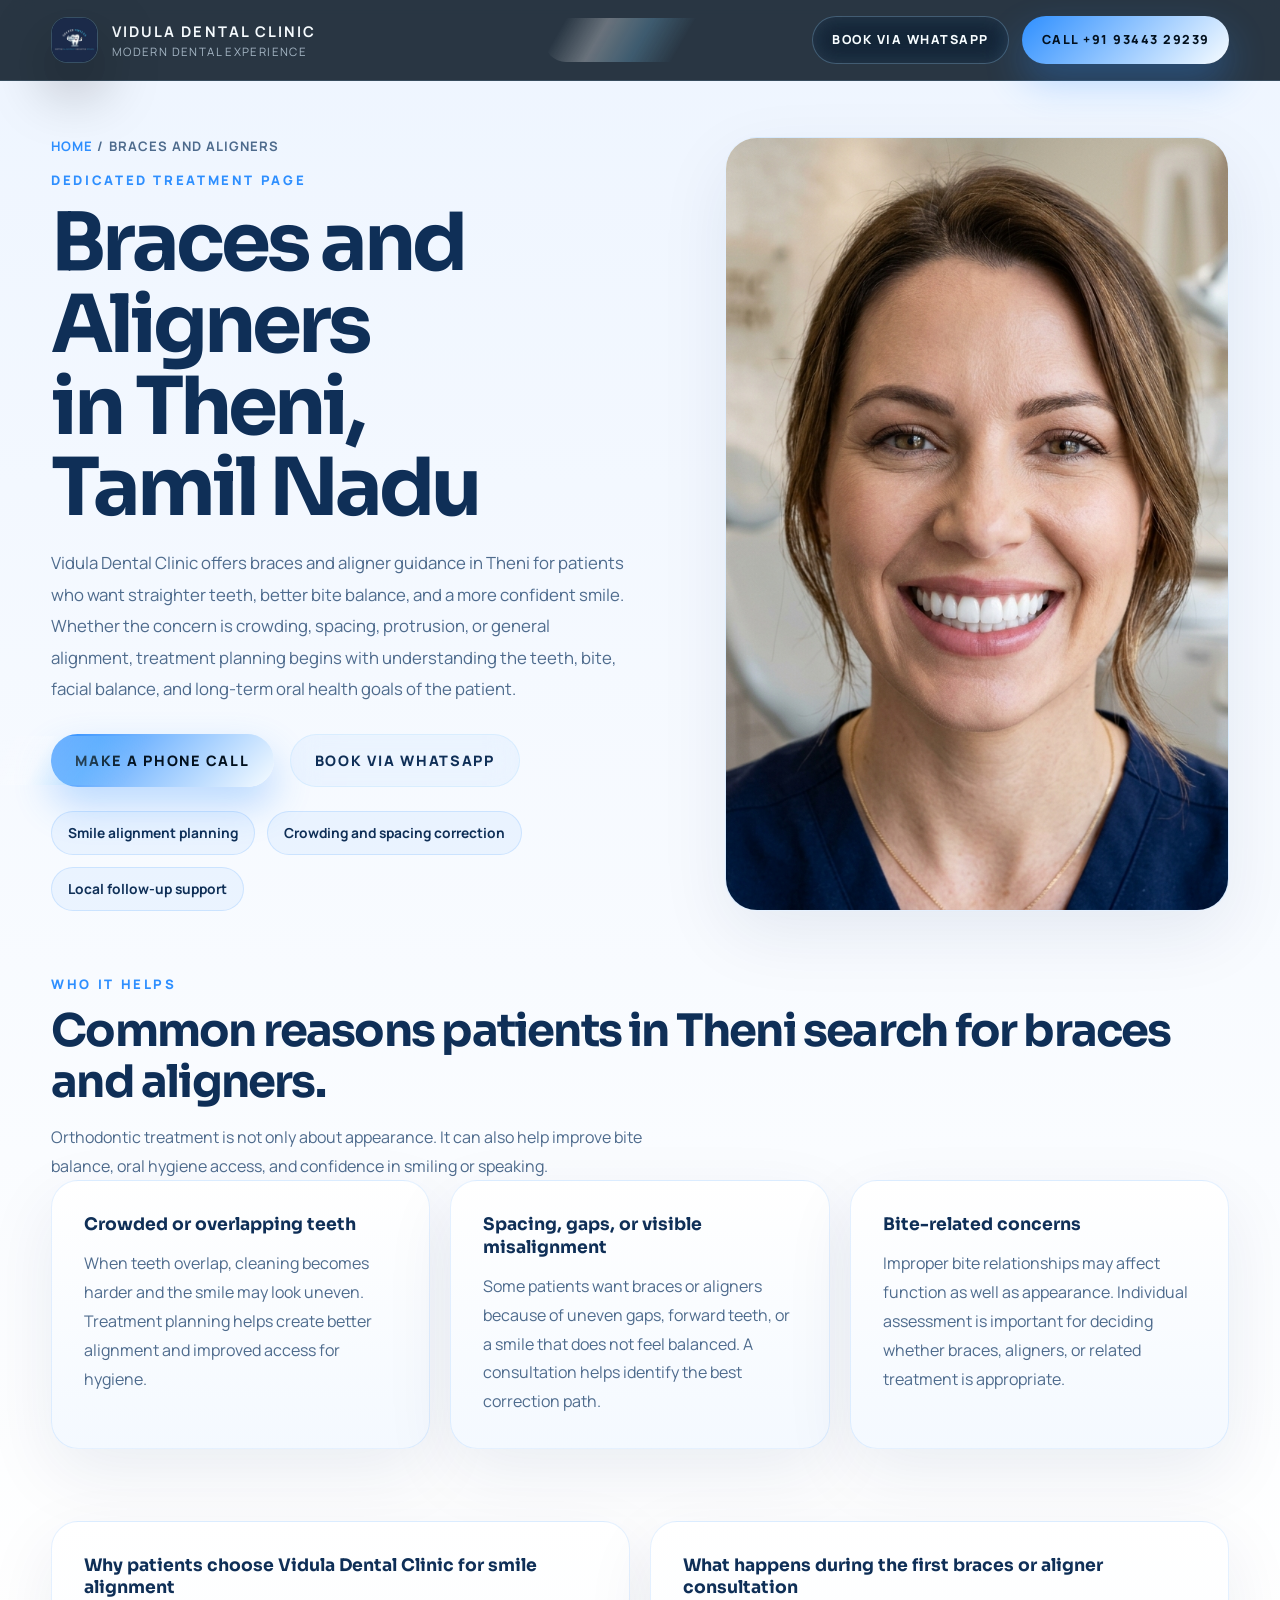
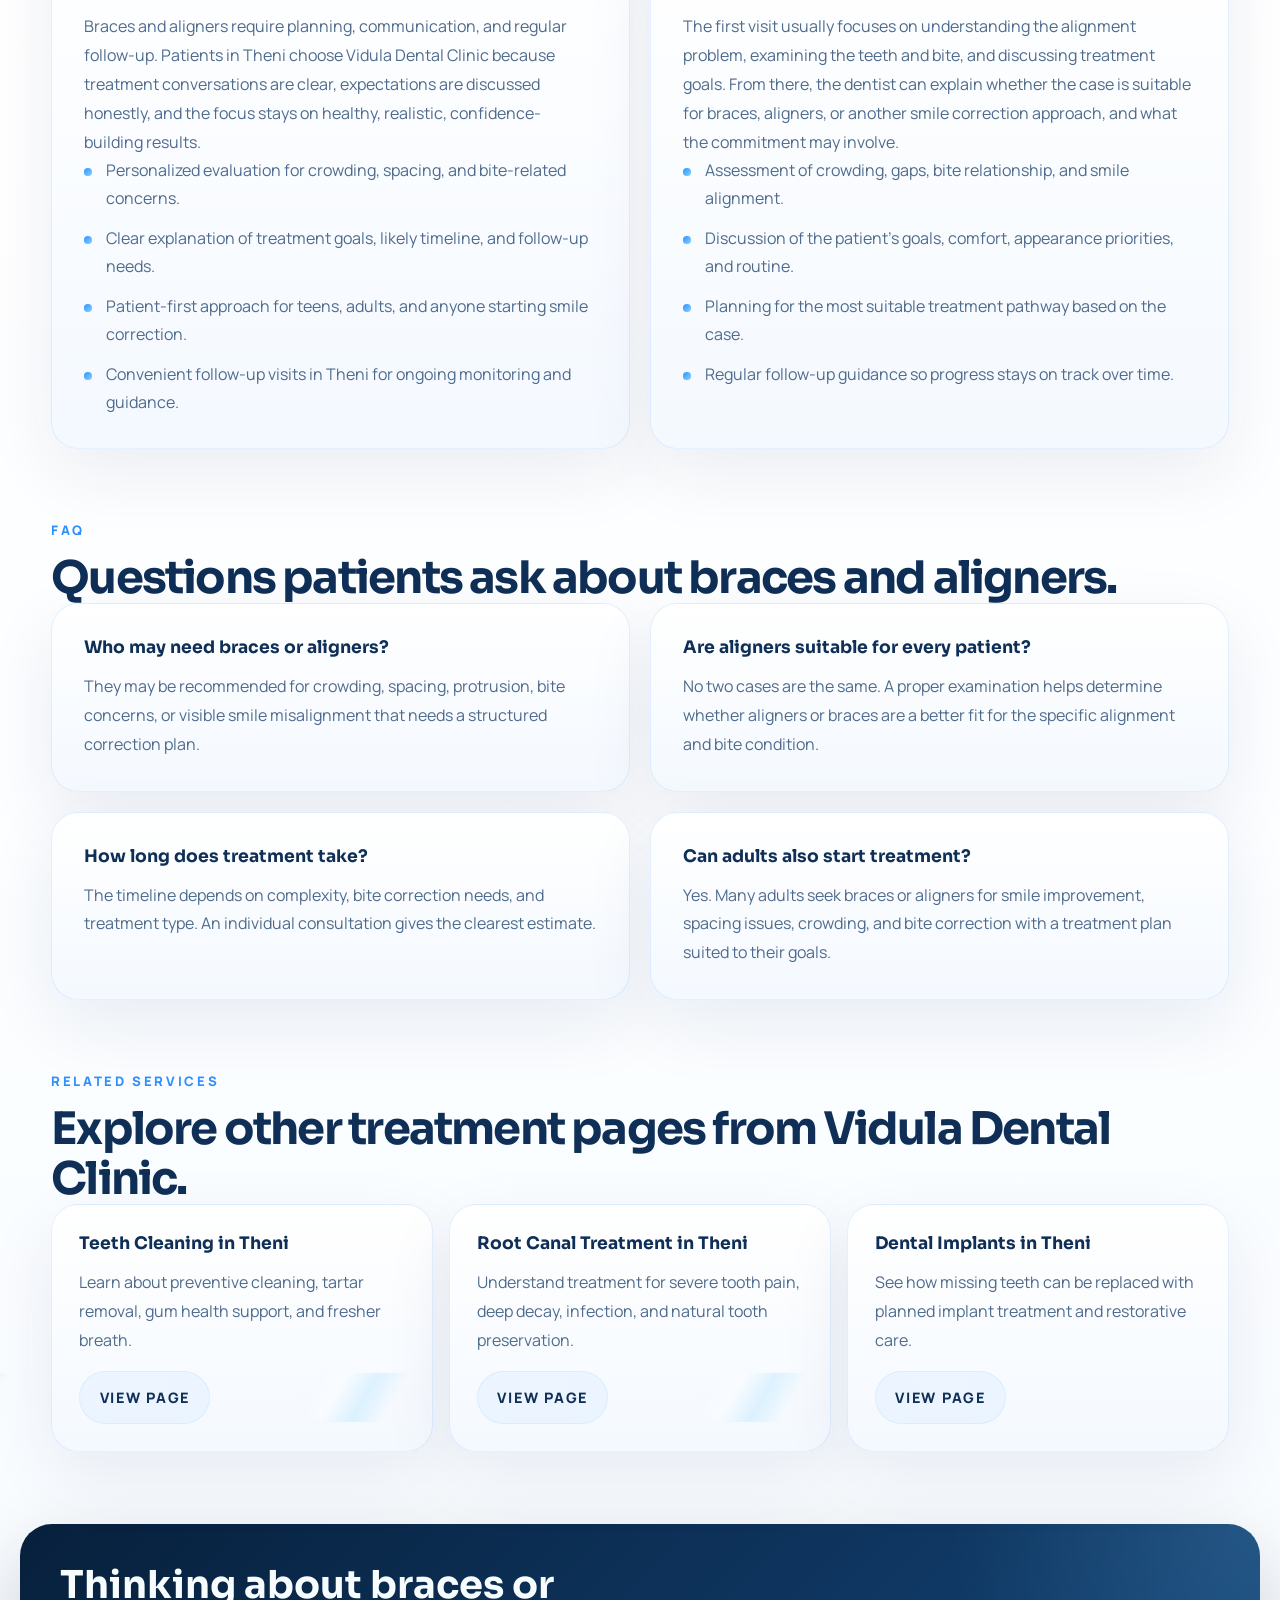
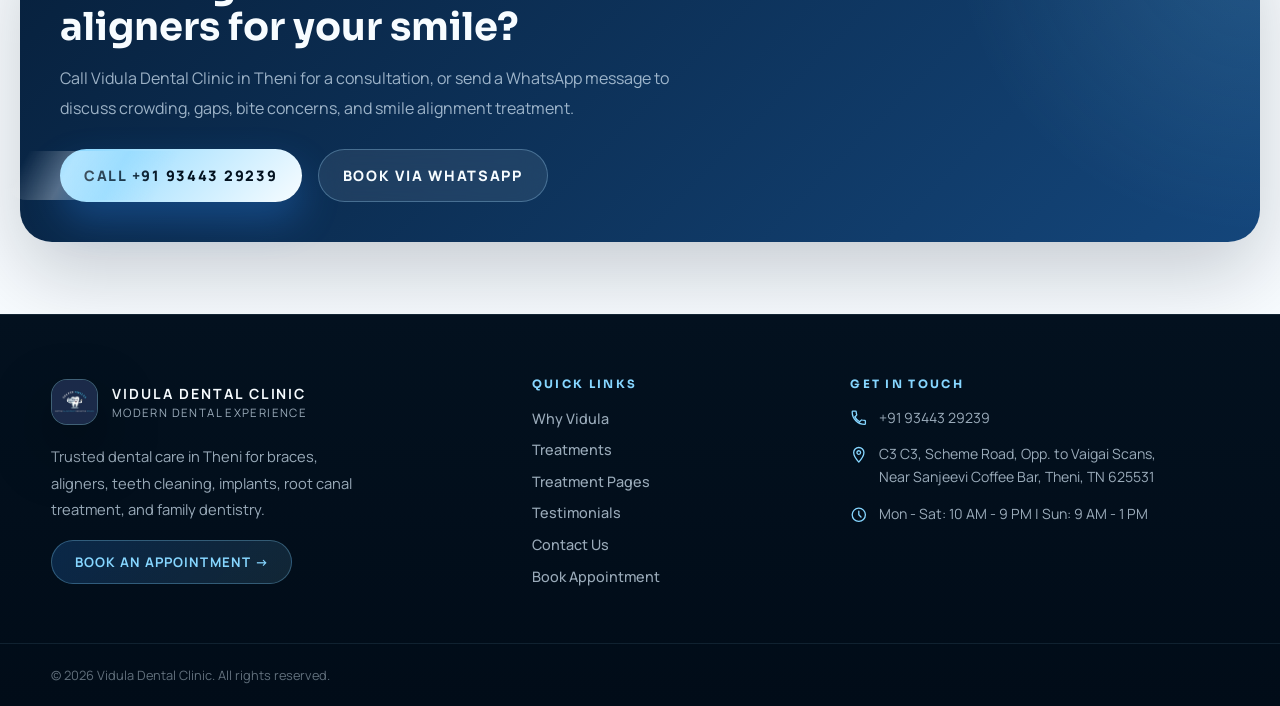
==== braces-and-aligners-theni.html @ 005b4362 "upgrades" ====
<!DOCTYPE html>
<html lang="en-IN">
<head>
  <meta charset="UTF-8">
  <meta name="viewport" content="width=device-width, initial-scale=1.0">
  <title>Braces and Aligners in Theni, Tamil Nadu | Vidula Dental Clinic</title>
  <meta
    name="description"
    content="Visit Vidula Dental Clinic for braces and aligners in Theni, Tamil Nadu for crowded teeth, spacing, bite correction, and smile alignment treatment."
  >
  <meta name="author" content="Vidula Dental Clinic">
  <meta name="robots" content="index, follow, max-image-preview:large, max-snippet:-1, max-video-preview:-1">
  <meta property="og:type" content="website">
  <meta property="og:locale" content="en_IN">
  <meta property="og:site_name" content="Vidula Dental Clinic">
  <meta property="og:title" content="Braces and Aligners in Theni, Tamil Nadu | Vidula Dental Clinic">
  <meta
    property="og:description"
    content="Braces and aligners in Theni for crowded teeth, gaps, bite correction, smile alignment, and personalized orthodontic planning."
  >
  <meta property="og:image" content="cosmetic-dentistry.png">
  <meta property="og:image:alt" content="Braces and aligners consultation at Vidula Dental Clinic in Theni">
  <meta name="twitter:card" content="summary_large_image">
  <meta name="twitter:title" content="Braces and Aligners in Theni, Tamil Nadu | Vidula Dental Clinic">
  <meta
    name="twitter:description"
    content="Braces and aligners in Theni for crowded teeth, gaps, bite correction, smile alignment, and personalized orthodontic planning."
  >
  <meta name="twitter:image" content="cosmetic-dentistry.png">
  <link rel="preconnect" href="https://fonts.googleapis.com">
  <link rel="preconnect" href="https://fonts.gstatic.com" crossorigin>
  <link
    href="https://fonts.googleapis.com/css2?family=Manrope:wght@400;500;600;700;800&family=Sora:wght@400;600;700;800&display=swap"
    rel="stylesheet"
  >
  <link rel="icon" type="image/png" href="vidulalogo.png">
  <link rel="shortcut icon" type="image/png" href="vidulalogo.png">
  <link rel="apple-touch-icon" href="vidulalogo.png">
  <link rel="stylesheet" href="styles.css">
  <link rel="stylesheet" href="service-pages.css">
  <script type="application/ld+json">
    {
      "@context": "https://schema.org",
      "@graph": [
        {
          "@type": "Dentist",
          "@id": "#vidula-dental-clinic",
          "name": "Vidula Dental Clinic",
          "telephone": "+91-93443-29239",
          "image": [
            "vidulalogo.png",
            "cosmetic-dentistry.png",
            "IMG-20260329-WA0002.jpg"
          ],
          "logo": "vidulalogo.png",
          "address": {
            "@type": "PostalAddress",
            "streetAddress": "C3 C3, Scheme Road, Opp. to Vaigai Scans, Near Sanjeevi Coffee Bar",
            "addressLocality": "Theni",
            "addressRegion": "Tamil Nadu",
            "postalCode": "625531",
            "addressCountry": "IN"
          }
        },
        {
          "@type": "Service",
          "name": "Braces and Aligners in Theni, Tamil Nadu",
          "serviceType": "Braces and Clear Aligners",
          "description": "Braces and aligners at Vidula Dental Clinic help with crowded teeth, spacing, bite correction, and smile alignment through personalized treatment planning.",
          "provider": {
            "@id": "#vidula-dental-clinic"
          },
          "areaServed": {
            "@type": "City",
            "name": "Theni"
          },
          "image": "cosmetic-dentistry.png"
        },
        {
          "@type": "BreadcrumbList",
          "itemListElement": [
            {
              "@type": "ListItem",
              "position": 1,
              "name": "Home",
              "item": "index.html"
            },
            {
              "@type": "ListItem",
              "position": 2,
              "name": "Braces and Aligners in Theni",
              "item": "braces-and-aligners-theni.html"
            }
          ]
        },
        {
          "@type": "FAQPage",
          "mainEntity": [
            {
              "@type": "Question",
              "name": "Who may need braces or aligners?",
              "acceptedAnswer": {
                "@type": "Answer",
                "text": "Braces or aligners may be recommended for people with crowded teeth, spacing, bite issues, visible misalignment, or smile concerns that need structured orthodontic correction."
              }
            },
            {
              "@type": "Question",
              "name": "Are aligners suitable for everyone?",
              "acceptedAnswer": {
                "@type": "Answer",
                "text": "Not every case is the same. A clinical examination helps determine whether braces or aligners are more appropriate based on alignment, bite, and treatment goals."
              }
            },
            {
              "@type": "Question",
              "name": "How long does braces or aligner treatment take?",
              "acceptedAnswer": {
                "@type": "Answer",
                "text": "Treatment time depends on the complexity of crowding, spacing, bite correction, and patient compliance. The dentist can explain the expected timeline after assessment."
              }
            },
            {
              "@type": "Question",
              "name": "Why choose Vidula Dental Clinic for braces and aligners in Theni?",
              "acceptedAnswer": {
                "@type": "Answer",
                "text": "Patients choose Vidula Dental Clinic in Theni for clear treatment planning, patient-first communication, smile-focused care, and convenient local follow-up visits."
              }
            }
          ]
        }
      ]
    }
  </script>
</head>
<body class="service-body">
  <header class="service-topbar">
    <div class="service-topbar-inner">
      <a class="brand" href="index.html" aria-label="Vidula Dental Clinic home">
        <span class="brand-mark">
          <img src="vidulalogo.png" alt="Vidula Dental Clinic logo" class="brand-logo">
        </span>
        <span class="brand-copy">
          <strong>VIDULA DENTAL CLINIC</strong>
          <small>Modern Dental Experience</small>
        </span>
      </a>

      <div class="service-topbar-actions">
        <a
          class="button button-secondary"
          href="https://wa.me/919965785317?text=Hello%20Vidula%20Dental%20Clinic%2C%20I%20would%20like%20to%20book%20a%20consultation%20for%20Braces%20or%20Aligners."
          target="_blank"
          rel="noopener"
        >
          Book via WhatsApp
        </a>
        <a class="button button-primary" href="tel:+919344329239">Call +91 93443 29239</a>
      </div>
    </div>
  </header>

  <main class="service-page">
    <section class="service-hero">
      <div class="service-hero-copy">
        <p class="service-breadcrumb"><a href="index.html">Home</a> / Braces and Aligners</p>
        <p class="section-label">Dedicated Treatment Page</p>
        <h1>Braces and Aligners in Theni, Tamil Nadu</h1>
        <p class="service-lead">
          Vidula Dental Clinic offers braces and aligner guidance in Theni for patients who want straighter teeth, better bite balance, and a more confident smile. Whether the concern is crowding, spacing, protrusion, or general alignment, treatment planning begins with understanding the teeth, bite, facial balance, and long-term oral health goals of the patient.
        </p>
        <div class="service-actions">
          <a class="button button-primary" href="tel:+919344329239">Make a Phone Call</a>
          <a
            class="button button-secondary"
            href="https://wa.me/919965785317?text=Hello%20Vidula%20Dental%20Clinic%2C%20I%20would%20like%20to%20book%20a%20consultation%20for%20Braces%20or%20Aligners."
            target="_blank"
            rel="noopener"
          >
            Book via WhatsApp
          </a>
        </div>
        <ul class="service-badges">
          <li>Smile alignment planning</li>
          <li>Crowding and spacing correction</li>
          <li>Local follow-up support</li>
        </ul>
      </div>

      <div class="service-hero-media">
        <img
          src="cosmetic-dentistry.png"
          alt="Braces and aligners consultation at Vidula Dental Clinic in Theni"
          loading="eager"
          decoding="async"
        >
      </div>
    </section>

    <section class="service-section">
      <div class="section-copy">
        <p class="section-label">Who It Helps</p>
        <h2>Common reasons patients in Theni search for braces and aligners.</h2>
        <p class="section-intro">Orthodontic treatment is not only about appearance. It can also help improve bite balance, oral hygiene access, and confidence in smiling or speaking.</p>
      </div>

      <div class="service-card-grid">
        <article class="service-card-panel">
          <h3>Crowded or overlapping teeth</h3>
          <p>When teeth overlap, cleaning becomes harder and the smile may look uneven. Treatment planning helps create better alignment and improved access for hygiene.</p>
        </article>
        <article class="service-card-panel">
          <h3>Spacing, gaps, or visible misalignment</h3>
          <p>Some patients want braces or aligners because of uneven gaps, forward teeth, or a smile that does not feel balanced. A consultation helps identify the best correction path.</p>
        </article>
        <article class="service-card-panel">
          <h3>Bite-related concerns</h3>
          <p>Improper bite relationships may affect function as well as appearance. Individual assessment is important for deciding whether braces, aligners, or related treatment is appropriate.</p>
        </article>
      </div>
    </section>

    <section class="service-section">
      <div class="service-split">
        <article class="service-panel">
          <h3>Why patients choose Vidula Dental Clinic for smile alignment</h3>
          <p>Braces and aligners require planning, communication, and regular follow-up. Patients in Theni choose Vidula Dental Clinic because treatment conversations are clear, expectations are discussed honestly, and the focus stays on healthy, realistic, confidence-building results.</p>
          <ul class="service-list">
            <li>Personalized evaluation for crowding, spacing, and bite-related concerns.</li>
            <li>Clear explanation of treatment goals, likely timeline, and follow-up needs.</li>
            <li>Patient-first approach for teens, adults, and anyone starting smile correction.</li>
            <li>Convenient follow-up visits in Theni for ongoing monitoring and guidance.</li>
          </ul>
        </article>

        <article class="service-panel">
          <h3>What happens during the first braces or aligner consultation</h3>
          <p>The first visit usually focuses on understanding the alignment problem, examining the teeth and bite, and discussing treatment goals. From there, the dentist can explain whether the case is suitable for braces, aligners, or another smile correction approach, and what the commitment may involve.</p>
          <ul class="service-list">
            <li>Assessment of crowding, gaps, bite relationship, and smile alignment.</li>
            <li>Discussion of the patient's goals, comfort, appearance priorities, and routine.</li>
            <li>Planning for the most suitable treatment pathway based on the case.</li>
            <li>Regular follow-up guidance so progress stays on track over time.</li>
          </ul>
        </article>
      </div>
    </section>

    <section class="service-section">
      <div class="section-copy">
        <p class="section-label">FAQ</p>
        <h2>Questions patients ask about braces and aligners.</h2>
      </div>

      <div class="service-faq-grid">
        <article class="service-faq-item">
          <h3>Who may need braces or aligners?</h3>
          <p>They may be recommended for crowding, spacing, protrusion, bite concerns, or visible smile misalignment that needs a structured correction plan.</p>
        </article>
        <article class="service-faq-item">
          <h3>Are aligners suitable for every patient?</h3>
          <p>No two cases are the same. A proper examination helps determine whether aligners or braces are a better fit for the specific alignment and bite condition.</p>
        </article>
        <article class="service-faq-item">
          <h3>How long does treatment take?</h3>
          <p>The timeline depends on complexity, bite correction needs, and treatment type. An individual consultation gives the clearest estimate.</p>
        </article>
        <article class="service-faq-item">
          <h3>Can adults also start treatment?</h3>
          <p>Yes. Many adults seek braces or aligners for smile improvement, spacing issues, crowding, and bite correction with a treatment plan suited to their goals.</p>
        </article>
      </div>
    </section>

    <section class="service-section">
      <div class="section-copy">
        <p class="section-label">Related Services</p>
        <h2>Explore other treatment pages from Vidula Dental Clinic.</h2>
      </div>

      <div class="service-related-grid">
        <article class="service-related-card">
          <h3>Teeth Cleaning in Theni</h3>
          <p>Learn about preventive cleaning, tartar removal, gum health support, and fresher breath.</p>
          <a class="button button-secondary" href="teeth-cleaning-theni.html">View Page</a>
        </article>
        <article class="service-related-card">
          <h3>Root Canal Treatment in Theni</h3>
          <p>Understand treatment for severe tooth pain, deep decay, infection, and natural tooth preservation.</p>
          <a class="button button-secondary" href="root-canal-treatment-theni.html">View Page</a>
        </article>
        <article class="service-related-card">
          <h3>Dental Implants in Theni</h3>
          <p>See how missing teeth can be replaced with planned implant treatment and restorative care.</p>
          <a class="button button-secondary" href="dental-implants-theni.html">View Page</a>
        </article>
      </div>
    </section>
  </main>

  <section class="service-cta-band">
    <h2>Thinking about braces or aligners for your smile?</h2>
    <p>Call Vidula Dental Clinic in Theni for a consultation, or send a WhatsApp message to discuss crowding, gaps, bite concerns, and smile alignment treatment.</p>
    <div class="service-cta-actions">
      <a class="button button-primary" href="tel:+919344329239">Call +91 93443 29239</a>
      <a
        class="button button-secondary"
        href="https://wa.me/919965785317?text=Hello%20Vidula%20Dental%20Clinic%2C%20I%20would%20like%20to%20book%20a%20consultation%20for%20Braces%20or%20Aligners."
        target="_blank"
        rel="noopener"
      >
        Book via WhatsApp
      </a>
    </div>
  </section>

  <footer class="site-footer">
    <div class="footer-inner">
      <div class="footer-brand">
        <a class="brand" href="index.html" aria-label="Vidula Dental Clinic home">
          <span class="brand-mark">
            <img src="vidulalogo.png" alt="Vidula Dental Clinic logo" class="brand-logo" loading="lazy" decoding="async">
          </span>
          <span class="brand-copy">
            <strong>VIDULA DENTAL CLINIC</strong>
            <small>Modern Dental Experience</small>
          </span>
        </a>
        <p class="footer-tagline">Trusted dental care in Theni for braces, aligners, teeth cleaning, implants, root canal treatment, and family dentistry.</p>
        <a class="footer-cta" href="index.html#appointment">Book an Appointment &rarr;</a>
      </div>

      <nav class="footer-nav" aria-label="Footer navigation">
        <h4>Quick Links</h4>
        <ul>
          <li><a href="index.html#experience">Why Vidula</a></li>
          <li><a href="index.html#treatments">Treatments</a></li>
          <li><a href="index.html#treatment-guides">Treatment Pages</a></li>
          <li><a href="index.html#testimonials">Testimonials</a></li>
          <li><a href="index.html#contact">Contact Us</a></li>
          <li><a href="index.html#appointment">Book Appointment</a></li>
        </ul>
      </nav>

      <div class="footer-contact">
        <h4>Get in Touch</h4>
        <ul>
          <li>
            <svg viewBox="0 0 24 24" fill="none" aria-hidden="true"><path d="M6.6 10.8c1.4 2.8 3.8 5.1 6.6 6.6l2.2-2.2c.3-.3.7-.4 1-.2 1.1.4 2.3.6 3.6.6.6 0 1 .4 1 1V20c0 .6-.4 1-1 1C10.6 21 3 13.4 3 4c0-.6.4-1 1-1h3.5c.6 0 1 .4 1 1 0 1.3.2 2.5.6 3.6.1.3 0 .7-.2 1L6.6 10.8Z" stroke="currentColor" stroke-width="1.8" stroke-linecap="round"/></svg>
            <a href="tel:+919344329239">+91 93443 29239</a>
          </li>
          <li>
            <svg viewBox="0 0 24 24" fill="none" aria-hidden="true"><path d="M12 2C8.13 2 5 5.13 5 9c0 5.25 7 13 7 13s7-7.75 7-13c0-3.87-3.13-7-7-7Zm0 9.5a2.5 2.5 0 1 1 0-5 2.5 2.5 0 0 1 0 5Z" stroke="currentColor" stroke-width="1.8" stroke-linejoin="round"/></svg>
            <span>C3 C3, Scheme Road, Opp. to Vaigai Scans,<br>Near Sanjeevi Coffee Bar, Theni, TN 625531</span>
          </li>
          <li>
            <svg viewBox="0 0 24 24" fill="none" aria-hidden="true"><circle cx="12" cy="12" r="9" stroke="currentColor" stroke-width="1.8"/><path d="M12 7v5l3 3" stroke="currentColor" stroke-width="1.8" stroke-linecap="round" stroke-linejoin="round"/></svg>
            <span>Mon - Sat: 10 AM - 9 PM | Sun: 9 AM - 1 PM</span>
          </li>
        </ul>
      </div>
    </div>

    <div class="footer-bottom">
      <p>&copy; <span id="footer-year"></span> Vidula Dental Clinic. All rights reserved.</p>
    </div>
  </footer>

  <script>
    document.getElementById('footer-year').textContent = new Date().getFullYear();
  </script>
</body>
</html>
---- styles.css ----
:root {
  --bg: #03111f;
  --panel: rgba(8, 28, 52, 0.6);
  --panel-border: rgba(145, 210, 255, 0.24);
  --text: #f7fcff;
  --muted: rgba(236, 247, 255, 0.84);
  --soft: rgba(214, 232, 247, 0.72);
  --accent: #86d6ff;
  --accent-deep: #2e8fff;
  --highlight: #ffffff;
  --shadow: 0 24px 60px rgba(0, 0, 0, 0.38);
  --surface: #ffffff;
  --surface-soft: #f4f9ff;
  --ink: #0f2f57;
  --ink-soft: #4e6b8d;
  --line: rgba(46, 143, 255, 0.12);
  --surface-shadow: 0 24px 70px rgba(13, 44, 83, 0.08);
}

* {
  box-sizing: border-box;
}

html {
  scroll-behavior: smooth;
}

body {
  margin: 0;
  background: var(--surface);
  color: var(--text);
  font-family: "Manrope", sans-serif;
}

a {
  color: inherit;
  text-decoration: none;
}

.hero-shell {
  min-height: 100vh;
  background: var(--surface);
}

.hero {
  position: relative;
  min-height: 100vh;
  padding: 1.6rem clamp(1.25rem, 2vw, 2.2rem) 2.5rem;
  overflow: hidden;
  isolation: isolate;
}

.hero-video,
.hero-overlay,
.hero-glow {
  position: absolute;
  inset: 0;
}

.hero-video {
  width: 100%;
  height: 100%;
  object-fit: cover;
  transform: scale(1.04);
  filter: saturate(0.9) contrast(1.02) brightness(0.66) hue-rotate(-6deg);
}

.hero-overlay {
  background:
    linear-gradient(90deg, rgba(1, 10, 20, 0.62) 0%, rgba(2, 16, 31, 0.46) 42%, rgba(5, 20, 40, 0.28) 100%),
    linear-gradient(180deg, rgba(0, 0, 0, 0.16) 0%, rgba(2, 12, 24, 0.36) 78%, rgba(1, 7, 16, 0.56) 100%);
}

.hero-glow {
  background:
    radial-gradient(circle at 18% 24%, rgba(134, 214, 255, 0.22), transparent 20%),
    radial-gradient(circle at 78% 22%, rgba(255, 255, 255, 0.12), transparent 18%),
    radial-gradient(circle at 50% 100%, rgba(46, 143, 255, 0.18), transparent 24%);
  mix-blend-mode: screen;
}

.site-header,
.hero-content,
.scroll-indicator,
.experience {
  position: relative;
  z-index: 1;
}

.site-header {
  display: grid;
  grid-template-columns: minmax(0, 1fr) auto minmax(0, 1fr);
  align-items: center;
  gap: 1.2rem;
  width: min(1320px, 100%);
  margin: 0 auto;
  padding: 0.7rem 0.8rem;
  border: 1px solid rgba(165, 220, 255, 0.16);
  border-radius: 1.75rem;
  background: linear-gradient(180deg, rgba(5, 20, 38, 0.42), rgba(5, 17, 33, 0.24));
  box-shadow: 0 20px 46px rgba(0, 0, 0, 0.18);
  backdrop-filter: blur(18px);
}

.brand {
  display: inline-flex;
  align-items: center;
  gap: 0.9rem;
  min-width: max-content;
  justify-self: start;
}

.site-menu {
  position: relative;
  justify-self: end;
}

.site-menu summary {
  list-style: none;
}

.site-menu summary::-webkit-details-marker {
  display: none;
}

.menu-toggle {
  display: inline-grid;
  gap: 0.32rem;
  width: 3.35rem;
  height: 3.35rem;
  padding: 0.9rem;
  border: 1px solid rgba(165, 220, 255, 0.24);
  border-radius: 1.1rem;
  background: linear-gradient(135deg, rgba(98, 168, 255, 0.14), rgba(255, 255, 255, 0.08));
  box-shadow: 0 14px 34px rgba(18, 63, 112, 0.16);
  place-content: center;
  cursor: pointer;
  backdrop-filter: blur(16px);
}

.menu-toggle span {
  display: block;
  width: 1.3rem;
  height: 2px;
  border-radius: 999px;
  background: var(--text);
  transition: transform 220ms ease, opacity 220ms ease;
}

.site-menu[open] .menu-toggle span:nth-child(1) {
  transform: translateY(6px) rotate(45deg);
}

.site-menu[open] .menu-toggle span:nth-child(2) {
  opacity: 0;
}

.site-menu[open] .menu-toggle span:nth-child(3) {
  transform: translateY(-6px) rotate(-45deg);
}

.site-nav {
  position: absolute;
  top: calc(100% + 0.9rem);
  right: 0;
  display: grid;
  gap: 0.45rem;
  width: min(320px, 78vw);
  padding: 0.65rem;
  border: 1px solid rgba(165, 220, 255, 0.14);
  border-radius: 1.45rem;
  background: linear-gradient(180deg, rgba(5, 18, 34, 0.94), rgba(5, 16, 30, 0.88));
  box-shadow: 0 26px 56px rgba(0, 0, 0, 0.26);
  backdrop-filter: blur(18px);
}

.site-nav a {
  display: flex;
  align-items: center;
  justify-content: space-between;
  min-height: 3rem;
  padding: 0.9rem 1rem;
  border-radius: 1rem;
  color: var(--text);
  font-size: 0.76rem;
  font-weight: 800;
  letter-spacing: 0.11em;
  white-space: nowrap;
  text-transform: uppercase;
  transition: background 220ms ease, color 220ms ease, transform 220ms ease, box-shadow 220ms ease, padding 220ms ease;
}

.site-nav a::after {
  content: "+";
  color: var(--accent);
  font-size: 0.95rem;
}

.site-nav a:hover {
  color: var(--text);
  background: rgba(134, 214, 255, 0.12);
  box-shadow: inset 0 1px 0 rgba(255, 255, 255, 0.06);
  transform: translateX(-2px);
}

.brand-mark {
  display: grid;
  place-items: center;
  width: 2.9rem;
  height: 2.9rem;
  border: 1px solid rgba(165, 220, 255, 0.38);
  border-radius: 1rem;
  background: rgba(5, 18, 34, 0.55);
  backdrop-filter: blur(12px);
  box-shadow: var(--shadow);
  overflow: hidden;
  padding: 0;
  flex-shrink: 0;
}

.brand-logo {
  display: block;
  width: 100%;
  height: 100%;
  object-fit: cover;
  object-position: center;
}

.brand-copy {
  display: grid;
  gap: 0.14rem;
}

.brand-copy strong,
.brand-copy small {
  display: block;
}

.brand-copy strong {
  font-size: 0.92rem;
  letter-spacing: 0.14em;
}

.brand-copy small {
  color: var(--soft);
  font-size: 0.72rem;
  letter-spacing: 0.12em;
  text-transform: uppercase;
}

.header-cta {
  justify-self: center;
  padding: 0.95rem 1.25rem;
  border: 1px solid rgba(165, 220, 255, 0.24);
  border-radius: 999px;
  background: linear-gradient(135deg, rgba(98, 168, 255, 0.22), rgba(255, 255, 255, 0.14));
  backdrop-filter: blur(16px);
  font-size: 0.85rem;
  font-weight: 800;
  letter-spacing: 0.12em;
  white-space: nowrap;
  text-transform: uppercase;
  box-shadow: 0 14px 34px rgba(18, 63, 112, 0.2);
  transition: transform 220ms ease, background 220ms ease, border-color 220ms ease, box-shadow 220ms ease;
}

.header-cta:hover {
  transform: translateY(-2px);
  background: linear-gradient(135deg, rgba(134, 214, 255, 0.28), rgba(255, 255, 255, 0.18));
  border-color: rgba(134, 214, 255, 0.48);
  box-shadow: 0 18px 40px rgba(18, 63, 112, 0.26);
}

.hero-content {
  width: min(760px, 100%);
  margin-top: clamp(4rem, 12vh, 9rem);
  padding: 0;
  animation: riseIn 900ms ease-out both;
}

.eyebrow {
  margin: 0 0 1rem;
  color: var(--accent);
  font-size: 0.83rem;
  font-weight: 700;
  letter-spacing: 0.2em;
  text-transform: uppercase;
}

h1 {
  margin: 0;
  font-family: "Sora", sans-serif;
  font-size: clamp(2.5rem, 6.5vw, 5rem);
  line-height: 0.98;
  letter-spacing: -0.05em;
  text-wrap: balance;
  text-shadow: 0 10px 32px rgba(0, 0, 0, 0.34);
}

h1 span {
  display: block;
}

.hero-tagline {
  margin: 1.35rem 0 0;
  font-size: clamp(1.2rem, 2.5vw, 1.8rem);
  font-weight: 700;
  color: var(--muted);
  text-shadow: 0 8px 24px rgba(0, 0, 0, 0.28);
}

.hero-tagline span {
  color: var(--highlight);
}

.hero-description {
  width: min(58ch, 100%);
  margin: 1.15rem 0 0;
  color: var(--muted);
  font-size: clamp(1rem, 2vw, 1.14rem);
  line-height: 1.8;
  text-shadow: 0 8px 24px rgba(0, 0, 0, 0.24);
}

.hero-actions {
  display: flex;
  flex-wrap: wrap;
  gap: 1rem;
  margin-top: 2rem;
}

.button {
  position: relative;
  display: inline-flex;
  align-items: center;
  justify-content: center;
  min-width: 180px;
  padding: 1rem 1.5rem;
  border-radius: 999px;
  font-size: 0.9rem;
  font-weight: 800;
  letter-spacing: 0.12em;
  text-transform: uppercase;
  transition: transform 220ms ease, box-shadow 220ms ease, background 220ms ease, border-color 220ms ease;
}

.button:hover {
  transform: translateY(-3px);
}

.button-primary {
  color: #03111f;
  background: linear-gradient(135deg, var(--accent-deep), #f7fcff);
  box-shadow: 0 18px 38px rgba(46, 143, 255, 0.3);
}

.button-primary:hover {
  box-shadow: 0 20px 48px rgba(46, 143, 255, 0.38);
}

.button-secondary {
  border: 1px solid rgba(165, 220, 255, 0.28);
  background: rgba(117, 174, 255, 0.08);
  backdrop-filter: blur(14px);
}

.button-secondary::after {
  content: "";
  position: absolute;
  inset: 1px;
  border-radius: inherit;
  background: linear-gradient(120deg, transparent 10%, rgba(255, 255, 255, 0.3), rgba(134, 214, 255, 0.24), transparent 70%);
  transform: translateX(-140%);
  transition: transform 420ms ease;
}

.button-secondary:hover::after {
  transform: translateX(140%);
}

.wave-banner {
  position: relative;
  margin-top: 2.4rem;
  overflow: hidden;
  border: 1px solid rgba(146, 234, 255, 0.24);
  border-radius: 1.75rem;
  background: linear-gradient(135deg, rgba(22, 130, 145, 0.7), rgba(35, 108, 196, 0.78) 54%, rgba(26, 172, 136, 0.62));
  box-shadow: 0 22px 48px rgba(3, 21, 36, 0.24);
  backdrop-filter: blur(16px);
}

.wave-banner::before {
  content: "";
  position: absolute;
  inset: -12% -8%;
  background:
    radial-gradient(circle at 18% 30%, rgba(255, 255, 255, 0.2), transparent 22%),
    radial-gradient(circle at 82% 68%, rgba(255, 255, 255, 0.12), transparent 20%),
    linear-gradient(120deg, rgba(255, 255, 255, 0.08), transparent 42%, rgba(255, 255, 255, 0.06));
  filter: blur(10px);
  animation: waveFloat 12s ease-in-out infinite;
  pointer-events: none;
}

.wave-banner::after {
  content: "";
  position: absolute;
  inset: 0;
  background: linear-gradient(180deg, rgba(255, 255, 255, 0.12), transparent 28%, rgba(2, 12, 22, 0.12));
  pointer-events: none;
}

.wave-banner-inner,
.wave-svg {
  position: relative;
  z-index: 1;
}

.wave-svg {
  display: block;
  width: 100%;
  height: 58px;
  color: rgba(255, 255, 255, 0.14);
}

.wave-svg path {
  fill: currentColor;
}

.wave-svg-top {
  margin-bottom: -0.5rem;
}

.wave-svg-bottom {
  margin-top: -0.5rem;
}

.wave-banner-inner {
  padding: 1.05rem 0;
  background: rgba(5, 26, 45, 0.14);
  backdrop-filter: blur(10px);
}

.wave-marquee {
  overflow: hidden;
  white-space: nowrap;
  mask-image: linear-gradient(90deg, transparent, #000 10%, #000 90%, transparent);
}

.wave-track {
  display: inline-flex;
  align-items: center;
  gap: 1.25rem;
  min-width: max-content;
  will-change: transform;
  animation: waveMarquee 22s linear infinite;
}

.wave-banner:hover .wave-track {
  animation-play-state: paused;
}

.wave-group {
  display: inline-flex;
  align-items: center;
  gap: 1rem;
  padding-inline: 0.7rem;
}

.wave-item {
  display: inline-flex;
  align-items: center;
  justify-content: center;
  min-height: 3rem;
  padding: 0.78rem 1.25rem;
  border: 1px solid rgba(255, 255, 255, 0.16);
  border-radius: 999px;
  background: linear-gradient(180deg, rgba(255, 255, 255, 0.16), rgba(255, 255, 255, 0.06));
  box-shadow: inset 0 1px 0 rgba(255, 255, 255, 0.08);
  color: #f8fdff;
  font-family: "Sora", sans-serif;
  font-size: clamp(0.92rem, 1.6vw, 1.08rem);
  font-weight: 700;
  letter-spacing: 0.12em;
  text-transform: uppercase;
  text-shadow: 0 8px 24px rgba(0, 0, 0, 0.18);
}

.scroll-indicator {
  position: absolute;
  right: clamp(1.25rem, 3vw, 2.4rem);
  bottom: 2rem;
  width: 1.8rem;
  height: 3.2rem;
  border: 1px solid rgba(165, 220, 255, 0.28);
  border-radius: 999px;
  background: rgba(121, 185, 255, 0.08);
  backdrop-filter: blur(12px);
}

.scroll-indicator span {
  position: absolute;
  left: 50%;
  top: 0.6rem;
  width: 0.34rem;
  height: 0.7rem;
  border-radius: 999px;
  background: var(--text);
  transform: translateX(-50%);
  animation: scrollHint 2s ease-in-out infinite;
}

.experience {
  display: grid;
  gap: 2rem;
  padding: 4.5rem clamp(1.25rem, 4vw, 3.5rem) 5rem;
  background:
    linear-gradient(180deg, #ffffff 0%, #f7fbff 100%);
  color: var(--ink);
}

.content-section {
  display: grid;
  gap: 2rem;
  padding: 0 clamp(1.25rem, 4vw, 3.5rem) 5rem;
  background: var(--surface);
  color: var(--ink);
}

.section-label {
  margin: 0 0 0.85rem;
  color: var(--accent-deep);
  font-size: 0.82rem;
  font-weight: 800;
  letter-spacing: 0.2em;
  text-transform: uppercase;
}

.section-copy h2 {
  margin: 0;
  max-width: 42ch;
  font-family: "Sora", sans-serif;
  font-size: clamp(1.75rem, 3.5vw, 2.8rem);
  line-height: 1.12;
  letter-spacing: -0.04em;
  color: var(--ink);
}

.section-intro {
  max-width: 62ch;
  margin: 1rem 0 0;
  color: var(--ink-soft);
  font-size: 1rem;
  line-height: 1.8;
}

.experience-grid {
  display: grid;
  grid-template-columns: repeat(3, minmax(0, 1fr));
  gap: 1.25rem;
}

.experience-grid article {
  padding: 1.5rem;
  border: 1px solid var(--line);
  border-radius: 1.6rem;
  background: linear-gradient(180deg, #ffffff 0%, #f5faff 100%);
  box-shadow: var(--surface-shadow);
}

.feature-panel,
.service-grid article,
.contact-grid article,
.booking-card {
  border: 1px solid var(--line);
  border-radius: 1.6rem;
  background: linear-gradient(180deg, #ffffff 0%, var(--surface-soft) 100%);
  box-shadow: var(--surface-shadow);
  padding: 2.5rem;
}

.modern-form {
  display: flex;
  flex-direction: column;
  gap: 1.5rem;
  width: 100%;
  max-width: 500px;
  margin: 0 auto;
}

.form-group {
  display: flex;
  flex-direction: column;
  gap: 0.5rem;
  text-align: left;
}

.form-group label {
  font-weight: 600;
  color: var(--ink);
  font-size: 0.95rem;
}

.form-group input,
.form-group select {
  width: 100%;
  padding: 0.85rem 1.1rem;
  border-radius: 0.8rem;
  border: 1px solid rgba(46, 143, 255, 0.2);
  background: #ffffff;
  color: var(--ink);
  font-family: inherit;
  font-size: 1rem;
  transition: border-color 0.2s ease, box-shadow 0.2s ease;
}

.form-group input:focus,
.form-group select:focus {
  outline: none;
  border-color: var(--accent-deep);
  box-shadow: 0 0 0 4px rgba(46, 143, 255, 0.1);
}

.form-submit {
  width: 100%;
  border: none;
  cursor: pointer;
}

.form-actions {
  display: grid;
  gap: 1.1rem;
  margin-top: 0.85rem;
}

.form-call {
  width: 100%;
  color: #03111f;
  border: none;
  text-decoration: none;
}

.treatment-page-link {
  align-self: flex-start;
  min-width: 0;
  margin-top: 0.5rem;
  padding-inline: 1.2rem;
}

.feature-panel {
  display: grid;
  grid-template-columns: 1.05fr 1fr;
  gap: 1.5rem;
  padding: 1.8rem;
}

.feature-kicker {
  margin: 0 0 0.8rem;
  color: var(--accent-deep);
  font-size: 0.78rem;
  font-weight: 800;
  letter-spacing: 0.18em;
  text-transform: uppercase;
}

.feature-panel h3 {
  margin: 0;
  font-family: "Sora", sans-serif;
  font-size: clamp(1.3rem, 2.4vw, 1.9rem);
  line-height: 1.12;
  color: var(--ink);
}

.feature-panel p {
  margin: 0;
  color: var(--ink-soft);
  line-height: 1.8;
}

/* ── Doctor profile card ─────────────────────────────── */
.doctor-card-wrap {
  display: flex;
  justify-content: center;
  align-items: flex-start;
}

.doctor-card {
  width: min(400px, 100%);
  border: 1px solid var(--line);
  border-radius: 2rem;
  background: #ffffff;
  box-shadow: 0 24px 64px rgba(13, 44, 83, 0.1);
  overflow: hidden;
  transition: transform 300ms ease, box-shadow 300ms ease;
}

.doctor-card:hover {
  transform: translateY(-6px);
  box-shadow: 0 36px 80px rgba(13, 44, 83, 0.15);
}

/* Photo area */
.dc-photo-wrap {
  position: relative;
  overflow: hidden;
  border-radius: 1.6rem 1.6rem 0 0;
  background: linear-gradient(160deg, #daeeff 0%, #eef6ff 100%);
}

.dc-photo {
  display: block;
  width: 100%;
  height: 340px;
  object-fit: cover;
  object-position: top center;
}

/* Certified Specialist badge */
.dc-badge {
  position: absolute;
  bottom: 1.1rem;
  left: 50%;
  transform: translateX(-50%);
  display: inline-flex;
  align-items: center;
  gap: 0.4rem;
  padding: 0.52rem 1.1rem;
  border-radius: 999px;
  background: linear-gradient(135deg, #2e8fff, #86d6ff);
  color: #fff;
  font-size: 0.82rem;
  font-weight: 700;
  letter-spacing: 0.04em;
  white-space: nowrap;
  box-shadow: 0 8px 24px rgba(46, 143, 255, 0.4);
}

.dc-badge svg {
  width: 0.9rem;
  height: 0.9rem;
  color: #fff;
  fill: #fff;
  flex-shrink: 0;
}

/* Info panel */
.dc-info {
  display: flex;
  flex-direction: column;
  gap: 0.6rem;
  padding: 1.5rem 1.6rem 1.8rem;
}

.dc-name {
  margin: 0;
  font-family: "Sora", sans-serif;
  font-size: 1.65rem;
  font-weight: 800;
  line-height: 1.12;
  letter-spacing: -0.03em;
  color: var(--ink);
}

.dc-qual {
  margin: 0;
  font-size: 0.92rem;
  font-weight: 700;
  color: var(--accent-deep);
  letter-spacing: 0.01em;
}

.dc-desc {
  margin: 0.2rem 0 0;
  font-size: 0.88rem;
  color: var(--ink-soft);
  line-height: 1.75;
}

/* Pill badges */
.dc-pills {
  display: flex;
  flex-wrap: wrap;
  gap: 0.5rem;
  margin-top: 0.6rem;
}

.dc-pill {
  display: inline-flex;
  align-items: center;
  gap: 0.38rem;
  padding: 0.42rem 0.9rem;
  border: 1px solid rgba(46, 143, 255, 0.18);
  border-radius: 999px;
  background: rgba(46, 143, 255, 0.06);
  color: var(--ink-soft);
  font-size: 0.78rem;
  font-weight: 600;
}

.dc-pill svg {
  width: 0.9rem;
  height: 0.9rem;
  color: var(--accent-deep);
  flex-shrink: 0;
}
/* ── Treatment list cards ───────────────────────────── */
.treatment-list {
  display: flex;
  flex-direction: column;
  gap: 2rem;
}

.treatment-card {
  display: grid;
  grid-template-columns: 1fr 1fr;
  border: 1px solid var(--line);
  border-radius: 2rem;
  background: linear-gradient(160deg, #ffffff 0%, #f4f9ff 100%);
  box-shadow: var(--surface-shadow);
  overflow: hidden;
  transition: box-shadow 300ms ease, transform 300ms ease;
}

.treatment-card:hover {
  transform: translateY(-4px);
  box-shadow: 0 32px 64px rgba(13, 44, 83, 0.12);
}

/* Reversed cards: text left, image right */
.tc-reverse {
  direction: rtl;
}

.tc-reverse .tc-body {
  direction: ltr;
}

/* Image side */
.tc-img-wrap {
  overflow: hidden;
  max-height: 420px;
}

.tc-img {
  display: block;
  width: 100%;
  height: 100%;
  object-fit: cover;
  object-position: center;
  transition: transform 500ms ease;
}

.treatment-card:not(:has(.tc-ba-range)):hover .tc-img {
  transform: scale(1.06);
}

/* Slider for Before & After */
.tc-img-slider {
  position: relative;
  width: 100%;
  height: 100%;
  min-height: 380px;
  background: var(--surface-soft);
}

.tc-img-slider .tc-ba-img {
  position: absolute;
  top: 0;
  left: 0;
  width: 100%;
  height: 100%;
  background-size: cover;
  background-position: center;
  background-repeat: no-repeat;
}

.tc-img-slider .tc-ba-before {
  width: 100%;
  clip-path: polygon(0 0, var(--slider-pos) 0, var(--slider-pos) 100%, 0 100%);
  z-index: 2;
}

.tc-img-slider .tc-ba-badges {
  position: absolute;
  bottom: 1.5rem;
  left: 1.5rem;
  right: 1.5rem;
  display: flex;
  justify-content: space-between;
  z-index: 3;
  pointer-events: none;
}

.tc-img-slider .tc-ba-badge {
  padding: 0.45rem 1rem;
  background: rgba(5, 18, 34, 0.65);
  backdrop-filter: blur(8px);
  color: #fff;
  border-radius: 999px;
  font-size: 0.75rem;
  font-weight: 700;
  letter-spacing: 0.05em;
  text-transform: uppercase;
  box-shadow: 0 4px 12px rgba(0,0,0,0.15);
}

.tc-img-slider .tc-ba-slider-line {
  position: absolute;
  top: 0;
  bottom: 0;
  left: var(--slider-pos);
  width: 2px;
  background: #fff;
  z-index: 4;
  transform: translateX(-50%);
  pointer-events: none;
}

.tc-img-slider .tc-ba-slider-handle {
  position: absolute;
  top: 50%;
  left: 50%;
  width: 44px;
  height: 44px;
  background: #fff;
  border-radius: 50%;
  transform: translate(-50%, -50%);
  display: flex;
  align-items: center;
  justify-content: center;
  box-shadow: 0 4px 16px rgba(0,0,0,0.25);
  color: var(--accent-deep);
}

.tc-img-slider .tc-ba-slider-handle svg {
  width: 24px;
  height: 24px;
}

.tc-img-slider .tc-ba-range {
  position: absolute;
  top: 0;
  left: 0;
  width: 100%;
  height: 100%;
  margin: 0;
  opacity: 0;
  cursor: ew-resize;
  z-index: 10;
}

/* Text side */
.tc-body {
  display: flex;
  flex-direction: column;
  justify-content: center;
  gap: 1rem;
  padding: 2.5rem 2.8rem;
  direction: ltr;
}

.tc-number {
  font-family: "Sora", sans-serif;
  font-size: 3rem;
  font-weight: 800;
  line-height: 1;
  background: linear-gradient(135deg, var(--accent-deep), var(--accent));
  -webkit-background-clip: text;
  -webkit-text-fill-color: transparent;
  background-clip: text;
  opacity: 0.35;
  letter-spacing: -0.04em;
  display: block;
}

.tc-body h3 {
  margin: -0.5rem 0 0;
  font-family: "Sora", sans-serif;
  font-size: clamp(1.3rem, 2.2vw, 1.75rem);
  font-weight: 800;
  line-height: 1.15;
  letter-spacing: -0.03em;
  color: var(--ink);
}

.tc-body p {
  margin: 0;
  color: var(--ink-soft);
  font-size: 0.95rem;
  line-height: 1.82;
}

.tc-tags {
  display: flex;
  flex-wrap: wrap;
  gap: 0.45rem;
  margin-top: 0.4rem;
}

.tc-tags span {
  display: inline-flex;
  align-items: center;
  padding: 0.35rem 0.85rem;
  border: 1px solid rgba(46, 143, 255, 0.2);
  border-radius: 999px;
  background: rgba(46, 143, 255, 0.07);
  color: var(--accent-deep);
  font-size: 0.75rem;
  font-weight: 700;
  letter-spacing: 0.04em;
}

/* Responsive */
@media (max-width: 860px) {
  .treatment-card,
  .tc-reverse {
    grid-template-columns: 1fr;
    direction: ltr;
  }

  .tc-img-wrap {
    max-height: 260px;
  }

  .tc-body {
    padding: 2rem 1.6rem;
  }

  .tc-number {
    font-size: 2.2rem;
  }
}
/* ── End Treatment cards ────────────────────────────── */


.service-card-img-wrap {
  width: 100%;
  height: 180px;
  overflow: hidden;
  border-radius: 1.6rem 1.6rem 0 0;
  flex-shrink: 0;
}

.service-card-img {
  display: block;
  width: 100%;
  height: 100%;
  object-fit: cover;
  object-position: center;
  transition: transform 400ms ease;
}

.service-card-with-img:hover .service-card-img {
  transform: scale(1.05);
}

.service-card-with-img h3,
.service-card-with-img p {
  padding-inline: 1.5rem;
}

.service-card-with-img h3 {
  padding-top: 1.2rem;
}

.service-card-with-img p {
  padding-bottom: 1.5rem;
}

.service-grid h3,
.contact-grid h3 {
  font-family: "Sora", sans-serif;
  margin: 0 0 0.75rem;
  font-size: 1.15rem;
  color: var(--ink);
}

.service-grid p,
.contact-grid p,
.booking-card p {
  margin: 0;
  color: var(--ink-soft);
  line-height: 1.75;
}

.contact-grid {
  display: grid;
  gap: 1.25rem;
  align-items: stretch;
  grid-template-columns: repeat(3, minmax(0, 1fr));
}

/* ─── TESTIMONIALS ─── */
#testimonials {
  position: relative;
  overflow: hidden;
  padding: 4rem 1.6rem; 
}

.testimonials-header {
  text-align: center;
  margin-bottom: 56px;
}

.testimonials-track-wrap {
  overflow: hidden;
  position: relative;
  mask-image: linear-gradient(to right, transparent, black 10%, black 90%, transparent);
  -webkit-mask-image: linear-gradient(to right, transparent, black 10%, black 90%, transparent);
}

.testimonials-track {
  display: flex;
  gap: 24px;
  animation: scroll-reviews 25s linear infinite;
  width: max-content;
}

.testimonials-track:hover {
  animation-play-state: paused;
}

@keyframes scroll-reviews {
  from { transform: translateX(0); }
  to { transform: translateX(-50%); }
}

.review-card {
  width: 340px;
  flex-shrink: 0;
  background: #ffffff;
  border: 1px solid var(--line);
  box-shadow: var(--surface-shadow);
  border-radius: 16px;
  padding: 28px;
  transition: border-color 0.3s, transform 0.3s;
}

.review-card:hover {
  border-color: rgba(46, 143, 255, 0.4);
  transform: translateY(-4px);
}

.review-stars {
  display: flex;
  gap: 3px;
  margin-bottom: 16px;
  color: #ff9d00;
  font-size: 0.9rem;
}

.review-text {
  font-size: 0.95rem;
  color: var(--ink-soft);
  line-height: 1.7;
  margin-bottom: 20px;
  font-style: italic;
}

.review-author {
  display: flex;
  align-items: center;
  gap: 12px;
}

.review-avatar {
  width: 40px; 
  height: 40px;
  border-radius: 50%;
  background: rgba(46, 143, 255, 0.1);
  border: 1px solid rgba(46, 143, 255, 0.2);
  display: flex;
  align-items: center;
  justify-content: center;
  font-size: 1.2rem;
}

.review-name {
  font-weight: 700;
  font-size: 0.9rem;
  color: var(--ink);
}

.review-tag {
  font-size: 0.72rem;
  color: var(--ink-soft);
  margin-top: 1px;
}

.contact-grid article {
  display: flex;
  flex-direction: column;
  gap: 0.6rem;
  height: 100%;
}

/* Clinic hours list */
.hours-list {
  margin: 0.2rem 0 0;
  padding: 0;
  list-style: none;
  display: flex;
  flex-direction: column;
  gap: 0.35rem;
}

.hours-list li {
  display: flex;
  flex-wrap: wrap;
  justify-content: space-between;
  align-items: flex-start;
  gap: 0.5rem;
  font-size: 0.9rem;
  color: var(--ink-soft);
  padding: 0.4rem 0;
  border-bottom: 1px solid var(--line);
}

.hours-list li:last-child {
  border-bottom: none;
}

.hours-list li span:first-child {
  font-weight: 700;
  color: var(--ink);
  min-width: max-content;
}

.hours-list li span:last-child {
  text-align: right;
  flex: 1 1 auto;
}

.hours-note {
  margin: 0.5rem 0 0;
  font-size: 0.78rem;
  color: var(--ink-soft);
  opacity: 0.8;
}

.booking-card {
  display: grid;
  gap: 1.5rem;
  padding: 1.8rem;
}

/* Google Maps embed */
.map-wrap {
  overflow: hidden;
  border: 1px solid var(--line);
  border-radius: 1.6rem;
  box-shadow: var(--surface-shadow);
  line-height: 0;         /* removes gap below iframe */
}

.map-wrap iframe {
  display: block;
  width: 100%;
  border-radius: 1.6rem;
  filter: saturate(0.9) contrast(1.02);
  transition: filter 300ms ease;
}

.map-wrap:hover iframe {
  filter: saturate(1) contrast(1);
}

.experience-grid h3 {
  margin: 0 0 0.8rem;
  font-family: "Sora", sans-serif;
  font-size: 1.15rem;
  color: var(--ink);
}

.experience-grid p {
  margin: 0;
  color: var(--ink-soft);
  line-height: 1.75;
}

/* ── Why Vidula grid ─────────────────────────────────── */
.why-grid {
  display: grid;
  grid-template-columns: repeat(3, minmax(0, 1fr));
  gap: 1.4rem;
}

.why-card {
  position: relative;
  display: flex;
  flex-direction: column;
  gap: 0.85rem;
  padding: 2rem 1.6rem 1.8rem;
  border: 1px solid var(--line);
  border-radius: 1.8rem;
  background: linear-gradient(160deg, #ffffff 0%, #f4f9ff 100%);
  box-shadow: var(--surface-shadow);
  overflow: hidden;
  transition: transform 280ms ease, box-shadow 280ms ease;
}

.why-card::before {
  content: "";
  position: absolute;
  top: 0;
  left: 0;
  right: 0;
  height: 3px;
  background: linear-gradient(90deg, var(--accent-deep), var(--accent));
  border-radius: 1.8rem 1.8rem 0 0;
  opacity: 0;
  transition: opacity 280ms ease;
}

.why-card:hover {
  transform: translateY(-5px);
  box-shadow: 0 32px 64px rgba(13, 44, 83, 0.13);
}

.why-card:hover::before {
  opacity: 1;
}

.why-icon-wrap {
  display: flex;
  align-items: center;
  justify-content: center;
  width: 3.4rem;
  height: 3.4rem;
  border-radius: 1.1rem;
  background: linear-gradient(135deg, rgba(46, 143, 255, 0.12), rgba(134, 214, 255, 0.18));
  border: 1px solid rgba(46, 143, 255, 0.18);
  color: var(--accent-deep);
  flex-shrink: 0;
  transition: background 280ms ease, box-shadow 280ms ease;
}

.why-card:hover .why-icon-wrap {
  background: linear-gradient(135deg, rgba(46, 143, 255, 0.2), rgba(134, 214, 255, 0.3));
  box-shadow: 0 8px 24px rgba(46, 143, 255, 0.18);
}

.why-icon {
  width: 1.75rem;
  height: 1.75rem;
  flex-shrink: 0;
}

.why-card h3 {
  margin: 0;
  font-family: "Sora", sans-serif;
  font-size: 1.08rem;
  line-height: 1.25;
  color: var(--ink);
}

.why-card p {
  margin: 0;
  color: var(--ink-soft);
  font-size: 0.93rem;
  line-height: 1.78;
  flex: 1;
}

.why-list {
  margin: 0.2rem 0 0;
  padding: 0;
  list-style: none;
  display: flex;
  flex-direction: column;
  gap: 0.4rem;
}

.why-list li {
  position: relative;
  padding-left: 1.3rem;
  color: var(--ink-soft);
  font-size: 0.84rem;
  font-weight: 600;
  letter-spacing: 0.01em;
}

.why-list li::before {
  content: "";
  position: absolute;
  left: 0;
  top: 0.42em;
  width: 0.48rem;
  height: 0.48rem;
  border-radius: 50%;
  background: linear-gradient(135deg, var(--accent-deep), var(--accent));
}

@media (max-width: 960px) {
  .why-grid {
    grid-template-columns: repeat(2, minmax(0, 1fr));
  }
}

@media (max-width: 640px) {
  .why-grid {
    grid-template-columns: 1fr;
  }
}
/* ── End Why Vidula ──────────────────────────────────── */

@keyframes riseIn {
  from {
    opacity: 0;
    transform: translateY(28px);
  }

  to {
    opacity: 1;
    transform: translateY(0);
  }
}

@keyframes waveMarquee {
  from {
    transform: translate3d(0, 0, 0);
  }

  to {
    transform: translate3d(-50%, 0, 0);
  }
}

@keyframes waveFloat {
  0%,
  100% {
    transform: translate3d(0, 0, 0) scale(1);
  }

  50% {
    transform: translate3d(1.5%, -2.5%, 0) scale(1.03);
  }
}

@keyframes scrollHint {
  0%,
  100% {
    opacity: 0.45;
    transform: translate(-50%, 0);
  }

  50% {
    opacity: 1;
    transform: translate(-50%, 0.9rem);
  }
}

@media (max-width: 960px) {
  .hero {
    padding-bottom: 5.5rem;
  }

  .hero-content {
    width: 100%;
    margin-top: 4rem;
  }

  .experience-grid,
  .service-grid,
  .contact-grid {
    grid-template-columns: 1fr;
  }

  .scroll-indicator {
    display: none;
  }
}

@media (max-width: 640px) {
  .site-header {
    align-items: flex-start;
    grid-template-columns: 1fr auto;
    padding: 0.9rem;
    row-gap: 0.9rem;
  }

  .brand {
    grid-column: 1 / -1;
  }

  .site-menu {
    position: static;
    grid-column: 2;
    grid-row: 2;
  }

  .site-menu[open] {
    grid-column: 1 / -1;
    width: 100%;
  }

  .site-menu[open] .menu-toggle {
    margin-left: auto;
  }

  .header-cta {
    grid-column: 1;
    grid-row: 2;
    justify-self: start;
    text-align: center;
  }

  .site-nav {
    position: static;
    top: auto;
    right: auto;
    width: min(100%, calc(100vw - 2rem));
    margin-top: 0.85rem;
    border-radius: 1.35rem;
  }

  .brand-copy strong {
    letter-spacing: 0.12em;
  }

  .hero-content {
    margin-top: 2.2rem;
  }

  .wave-banner {
    border-radius: 1.35rem;
  }

  .wave-svg {
    height: 42px;
  }

  .wave-banner-inner {
    padding: 0.9rem 0;
  }

  .wave-group {
    gap: 0.75rem;
    padding-inline: 0.5rem;
  }

  .wave-item {
    min-height: 2.65rem;
    padding: 0.7rem 1rem;
    letter-spacing: 0.09em;
  }

  .hero-actions {
    flex-direction: column;
  }

  .button {
    width: 100%;
  }

  .hero-description {
    line-height: 1.7;
  }

  .experience {
    padding-top: 3rem;
  }

  .content-section {
    padding-bottom: 3.5rem;
  }
}

@media (prefers-reduced-motion: reduce) {
  *,
  *::before,
  *::after {
    animation: none !important;
    scroll-behavior: auto !important;
    transition-duration: 0ms !important;
  }
}

/* ── Footer ──────────────────────────────────────────── */
.site-footer {
  background: linear-gradient(180deg, #03111f 0%, #010c18 100%);
  color: var(--muted);
  border-top: 1px solid rgba(145, 210, 255, 0.12);
}

.footer-inner {
  display: grid;
  grid-template-columns: 1.6fr 1fr 1.4fr;
  gap: 3rem;
  width: min(1280px, 100%);
  margin: 0 auto;
  padding: 4rem clamp(1.25rem, 4vw, 3.5rem) 3.5rem;
}

/* Brand column */
.footer-brand {
  display: flex;
  flex-direction: column;
  gap: 1.1rem;
}

.footer-brand .brand {
  color: var(--text);
}

.footer-brand .brand-mark {
  background: rgba(134, 214, 255, 0.14);
  border-color: rgba(165, 220, 255, 0.3);
  color: var(--text);
}

/* Override light-section brand-copy colors in dark footer */
.footer-brand .brand-copy strong {
  color: var(--text);
  font-size: 0.88rem;
  letter-spacing: 0.14em;
}

.footer-brand .brand-copy small {
  color: var(--soft);
}

.footer-tagline {
  margin: 0;
  font-size: 0.92rem;
  line-height: 1.8;
  color: var(--soft);
  max-width: 36ch;
}

.footer-cta {
  display: inline-flex;
  align-items: center;
  gap: 0.4rem;
  align-self: flex-start;
  padding: 0.75rem 1.4rem;
  border: 1px solid rgba(134, 214, 255, 0.3);
  border-radius: 999px;
  background: linear-gradient(135deg, rgba(46, 143, 255, 0.2), rgba(134, 214, 255, 0.12));
  color: var(--accent);
  font-size: 0.83rem;
  font-weight: 700;
  letter-spacing: 0.08em;
  text-transform: uppercase;
  transition: background 240ms ease, border-color 240ms ease, transform 240ms ease, box-shadow 240ms ease;
}

.footer-cta:hover {
  background: linear-gradient(135deg, rgba(46, 143, 255, 0.32), rgba(134, 214, 255, 0.22));
  border-color: rgba(134, 214, 255, 0.55);
  transform: translateY(-2px);
  box-shadow: 0 12px 30px rgba(46, 143, 255, 0.2);
}

/* Quick links column */
.footer-nav h4,
.footer-contact h4 {
  margin: 0 0 1rem;
  padding: 0;
  font-family: "Sora", sans-serif;
  font-size: 0.72rem;
  font-weight: 700;
  letter-spacing: 0.2em;
  text-transform: uppercase;
  color: var(--accent);          /* #86d6ff — bright on dark */
  line-height: 1;
}

.footer-nav ul {
  margin: 0;
  padding: 0;
  list-style: none;
  display: flex;
  flex-direction: column;
  gap: 0.6rem;
}

.footer-nav ul li a {
  font-size: 0.9rem;
  color: var(--soft);
  font-weight: 500;
  transition: color 200ms ease, padding-left 200ms ease;
}

.footer-nav ul li a:hover {
  color: var(--accent);
  padding-left: 0.4rem;
}

/* Contact column */
.footer-contact ul {
  margin: 0;
  padding: 0;
  list-style: none;
  display: flex;
  flex-direction: column;
  gap: 0.9rem;
}

.footer-contact li {
  display: flex;
  align-items: flex-start;
  gap: 0.7rem;
  font-size: 0.88rem;
  color: var(--soft);
  line-height: 1.6;
}

.footer-contact li svg {
  width: 1.1rem;
  height: 1.1rem;
  color: var(--accent);
  flex-shrink: 0;
  margin-top: 0.18rem;
}

.footer-contact li a {
  color: var(--soft);
  transition: color 200ms ease;
}

.footer-contact li a:hover {
  color: var(--accent);
}

/* Bottom bar */
.footer-bottom {
  display: flex;
  align-items: center;
  justify-content: space-between;
  flex-wrap: wrap;
  gap: 0.5rem;
  width: min(1280px, 100%);
  margin: 0 auto;
  padding: 1.4rem clamp(1.25rem, 4vw, 3.5rem);
  border-top: 1px solid rgba(145, 210, 255, 0.1);
  font-size: 0.8rem;
  color: rgba(214, 232, 247, 0.45);
}

.footer-bottom p {
  margin: 0;
}

.footer-credit {
  font-style: italic;
}

@media (max-width: 860px) {
  .footer-inner {
    grid-template-columns: 1fr 1fr;
    gap: 2.5rem;
  }

  .footer-brand {
    grid-column: 1 / -1;
  }
}

@media (max-width: 540px) {
  .footer-inner {
    grid-template-columns: 1fr;
    gap: 2rem;
    padding-bottom: 2.5rem;
  }

  .footer-bottom {
    flex-direction: column;
    text-align: center;
  }
}
/* ── End Footer ──────────────────────────────────────── */

/* ── Gallery Section ───────────────────────────── */
.gallery-section {
  padding-bottom: 8rem;
}

.gallery-grid {
  display: grid;
  grid-template-columns: repeat(12, 1fr);
  grid-auto-rows: 200px; /* Base row height */
  gap: 1.5rem;
  width: 100%;
}

.gallery-item {
  position: relative;
  border-radius: 2rem;
  overflow: hidden;
  background: var(--surface-soft);
  border: 1px solid var(--line);
  box-shadow: var(--surface-shadow);
  transition: transform 400ms cubic-bezier(0.165, 0.84, 0.44, 1), box-shadow 400ms ease;
  cursor: pointer;
}

.gallery-item img {
  display: block;
  width: 100%;
  height: 100%;
  object-fit: cover;
  transition: transform 600ms cubic-bezier(0.165, 0.84, 0.44, 1);
}

.gallery-item:hover {
  transform: translateY(-8px);
  box-shadow: 0 40px 80px rgba(13, 44, 83, 0.18);
  z-index: 2;
}

.gallery-item:hover img {
  transform: scale(1.08);
}

.gallery-overlay {
  position: absolute;
  inset: 0;
  display: flex;
  flex-direction: column;
  justify-content: flex-end;
  padding: 2rem;
  background: linear-gradient(0deg, rgba(3, 17, 31, 0.72) 0%, rgba(3, 17, 31, 0.12) 60%, transparent 100%);
  opacity: 0;
  transition: opacity 300ms ease;
}

.gallery-item:hover .gallery-overlay {
  opacity: 1;
}

.gallery-overlay h4 {
  margin: 0;
  color: #fff;
  font-family: "Sora", sans-serif;
  font-size: 1.25rem;
  font-weight: 700;
  transform: translateY(10px);
  transition: transform 400ms ease;
}

.gallery-item:hover .gallery-overlay h4 {
  transform: translateY(0);
}

/* Bento-style spans */
.gallery-item:nth-child(1) {
  grid-column: span 4;
  grid-row: span 3;
}

.gallery-item:nth-child(2) {
  grid-column: span 5;
  grid-row: span 2;
}

.gallery-item:nth-child(3) {
  grid-column: span 3;
  grid-row: span 3;
}

.gallery-item:nth-child(4) {
  grid-column: span 5;
  grid-row: span 1;
}

@media (max-width: 1024px) {
  .gallery-grid {
    grid-template-columns: repeat(2, 1fr);
    grid-auto-rows: 300px;
  }
  .gallery-item {
    grid-column: span 1 !important;
    grid-row: span 1 !important;
  }
}

@media (max-width: 640px) {
  .gallery-grid {
    grid-template-columns: 1fr;
    grid-auto-rows: 280px;
  }
  .gallery-section {
    padding-bottom: 4rem;
  }
}

/* ── Map Wrapper ─────────────────────────────── */
.map-wrap {
  width: 100%;
  margin-top: 3rem;
  border-radius: 1.6rem;
  overflow: hidden;
  border: 1px solid var(--line);
  box-shadow: var(--surface-shadow);
  transform: translateZ(0); /* Force hardware acceleration */
}

.map-wrap iframe {
  display: block;
  width: 100%;
  border-radius: 1.6rem;
  transition: transform 0.4s ease, opacity 0.4s ease;
}

.map-wrap:hover iframe {
  transform: scale(1.02);
}

/* ── Contact Grid Fixes ─────────────────────────────── */
.contact-grid {
  display: grid;
  grid-template-columns: repeat(3, minmax(0, 1fr));
  gap: 1.5rem;
  margin-bottom: 2rem;
}

@media (max-width: 960px) {
  .contact-grid {
    grid-template-columns: repeat(2, minmax(0, 1fr));
  }
}

@media (max-width: 640px) {
  .contact-grid {
    grid-template-columns: 1fr;
  }
}

/* ── Testimonials Track Fixes ─────────────────────────────── */
.testimonials-track-wrap {
  position: relative;
  width: 100vw;
  margin-left: calc(-50vw + 50%);
  overflow: hidden;
  padding: 1rem 0;
  mask-image: linear-gradient(90deg, transparent, #000 5%, #000 95%, transparent);
}

.testimonials-track {
  display: flex;
  gap: 2rem;
  width: max-content;
  animation: reviewScroll 40s linear infinite;
  will-change: transform;
}

.testimonials-track:hover {
  animation-play-state: paused;
}

@keyframes reviewScroll {
  from {
    transform: translateX(0);
  }
  to {
    transform: translateX(calc(-50% - 1rem)); /* Shifts by exactly half the content plus half a gap to perfectly loop */
  }
}
---- service-pages.css ----
:root {
  color-scheme: light;
}

.service-body {
  background: linear-gradient(180deg, #eef5ff 0%, #ffffff 42%, #f6fbff 100%);
  color: var(--ink);
}

.service-topbar {
  position: sticky;
  top: 0;
  z-index: 40;
  border-bottom: 1px solid rgba(145, 210, 255, 0.14);
  background: rgba(3, 17, 31, 0.84);
  backdrop-filter: blur(18px);
}

.service-topbar-inner {
  display: flex;
  align-items: center;
  justify-content: space-between;
  gap: 1rem;
  width: min(1280px, 100%);
  margin: 0 auto;
  padding: 1rem clamp(1.25rem, 4vw, 3.5rem);
}

.service-topbar .brand {
  color: var(--text);
}

.service-topbar .brand-mark {
  background: rgba(5, 18, 34, 0.55);
  border-color: rgba(165, 220, 255, 0.28);
}

.service-topbar .brand-copy strong {
  color: var(--text);
}

.service-topbar .brand-copy small {
  color: var(--soft);
}

.service-topbar-actions {
  display: flex;
  flex-wrap: wrap;
  justify-content: flex-end;
  gap: 0.85rem;
}

.service-topbar-actions .button {
  min-width: 0;
  padding: 0.9rem 1.2rem;
  font-size: 0.78rem;
}

.service-topbar-actions .button-secondary {
  color: var(--text);
  border-color: rgba(165, 220, 255, 0.26);
}

.service-page {
  color: var(--ink);
}

.service-hero {
  display: grid;
  grid-template-columns: minmax(0, 1.12fr) minmax(320px, 0.88fr);
  gap: 2rem;
  align-items: stretch;
  width: min(1280px, 100%);
  margin: 0 auto;
  padding: 3.5rem clamp(1.25rem, 4vw, 3.5rem) 4rem;
}

.service-breadcrumb {
  margin: 0 0 1rem;
  color: var(--ink-soft);
  font-size: 0.82rem;
  font-weight: 700;
  letter-spacing: 0.08em;
  text-transform: uppercase;
}

.service-breadcrumb a {
  color: var(--accent-deep);
}

.service-hero h1 {
  color: var(--ink);
  text-shadow: none;
  line-height: 1.02;
}

.service-lead {
  max-width: 58ch;
  margin: 1.15rem 0 0;
  color: var(--ink-soft);
  font-size: 1.05rem;
  line-height: 1.88;
}

.service-actions {
  display: flex;
  flex-wrap: wrap;
  gap: 1rem;
  margin-top: 1.8rem;
}

.service-actions .button-secondary {
  color: var(--ink);
}

.service-badges {
  margin: 1.5rem 0 0;
  padding: 0;
  list-style: none;
  display: flex;
  flex-wrap: wrap;
  gap: 0.75rem;
}

.service-badges li {
  display: inline-flex;
  align-items: center;
  padding: 0.72rem 1rem;
  border: 1px solid rgba(46, 143, 255, 0.16);
  border-radius: 999px;
  background: rgba(46, 143, 255, 0.06);
  color: var(--ink);
  font-size: 0.86rem;
  font-weight: 700;
}

.service-hero-media {
  overflow: hidden;
  border: 1px solid var(--line);
  border-radius: 2rem;
  background: linear-gradient(180deg, #ffffff 0%, #eef7ff 100%);
  box-shadow: var(--surface-shadow);
  min-height: 430px;
}

.service-hero-media img {
  display: block;
  width: 100%;
  height: 100%;
  object-fit: cover;
}

.service-section {
  width: min(1280px, 100%);
  margin: 0 auto;
  padding: 0 clamp(1.25rem, 4vw, 3.5rem) 4.5rem;
}

.service-card-grid {
  display: grid;
  grid-template-columns: repeat(3, minmax(0, 1fr));
  gap: 1.25rem;
}

.service-card-panel,
.service-panel,
.service-faq-item,
.service-related-card {
  border: 1px solid var(--line);
  border-radius: 1.7rem;
  background: linear-gradient(180deg, #ffffff 0%, var(--surface-soft) 100%);
  box-shadow: var(--surface-shadow);
}

.service-card-panel,
.service-panel,
.service-faq-item {
  padding: 2rem;
}

.service-card-panel h3,
.service-panel h3,
.service-faq-item h3,
.service-related-card h3 {
  margin: 0 0 0.85rem;
  font-family: "Sora", sans-serif;
  font-size: 1.08rem;
  line-height: 1.3;
  color: var(--ink);
}

.service-card-panel p,
.service-panel p,
.service-faq-item p,
.service-related-card p {
  margin: 0;
  color: var(--ink-soft);
  line-height: 1.8;
}

.service-split {
  display: grid;
  grid-template-columns: repeat(2, minmax(0, 1fr));
  gap: 1.25rem;
}

.service-list {
  margin: 0;
  padding: 0;
  list-style: none;
  display: grid;
  gap: 0.75rem;
}

.service-list li {
  position: relative;
  padding-left: 1.35rem;
  color: var(--ink-soft);
  line-height: 1.75;
}

.service-list li::before {
  content: "";
  position: absolute;
  left: 0;
  top: 0.72rem;
  width: 0.48rem;
  height: 0.48rem;
  border-radius: 50%;
  background: linear-gradient(135deg, var(--accent-deep), var(--accent));
}

.service-faq-grid {
  display: grid;
  grid-template-columns: repeat(2, minmax(0, 1fr));
  gap: 1.25rem;
}

.service-related-grid {
  display: grid;
  grid-template-columns: repeat(3, minmax(0, 1fr));
  gap: 1rem;
}

.service-related-card {
  padding: 1.7rem;
}

.service-related-card .button {
  min-width: 0;
  margin-top: 1rem;
  padding-inline: 1.2rem;
}

.service-cta-band {
  width: min(1280px, calc(100% - 2.5rem));
  margin: 0 auto 4.5rem;
  padding: 2.5rem;
  border-radius: 2rem;
  background:
    radial-gradient(circle at top right, rgba(134, 214, 255, 0.16), transparent 24%),
    linear-gradient(135deg, #07203c 0%, #14467b 100%);
  color: var(--text);
  box-shadow: 0 32px 80px rgba(3, 17, 31, 0.2);
}

.service-cta-band h2 {
  margin: 0;
  max-width: 18ch;
  font-family: "Sora", sans-serif;
  font-size: clamp(1.8rem, 3vw, 2.6rem);
  line-height: 1.1;
}

.service-cta-band p {
  max-width: 62ch;
  margin: 1rem 0 0;
  color: var(--soft);
  line-height: 1.85;
}

.service-cta-actions {
  display: flex;
  flex-wrap: wrap;
  gap: 1rem;
  margin-top: 1.6rem;
}

.service-cta-band .button-primary {
  background: linear-gradient(135deg, var(--accent), #f7fcff);
}

.service-cta-band .button-secondary {
  color: var(--text);
  border-color: rgba(165, 220, 255, 0.3);
  background: rgba(255, 255, 255, 0.08);
}

.service-page .site-footer {
  margin-top: 0;
}

@media (max-width: 960px) {
  .service-hero,
  .service-split {
    grid-template-columns: 1fr;
  }

  .service-card-grid {
    grid-template-columns: repeat(2, minmax(0, 1fr));
  }

  .service-faq-grid,
  .service-related-grid {
    grid-template-columns: 1fr;
  }

  .service-hero {
    padding-top: 2.6rem;
  }

  .service-hero-media {
    min-height: 320px;
  }
}

@media (max-width: 640px) {
  .service-topbar-inner,
  .service-topbar-actions {
    flex-direction: column;
    align-items: stretch;
  }

  .service-topbar-actions {
    width: 100%;
  }

  .service-topbar-actions .button,
  .service-actions .button,
  .service-cta-actions .button {
    width: 100%;
  }

  .service-card-grid {
    grid-template-columns: 1fr;
  }

  .service-cta-band {
    width: min(1280px, calc(100% - 1.25rem));
    padding: 2rem 1.4rem;
  }
}
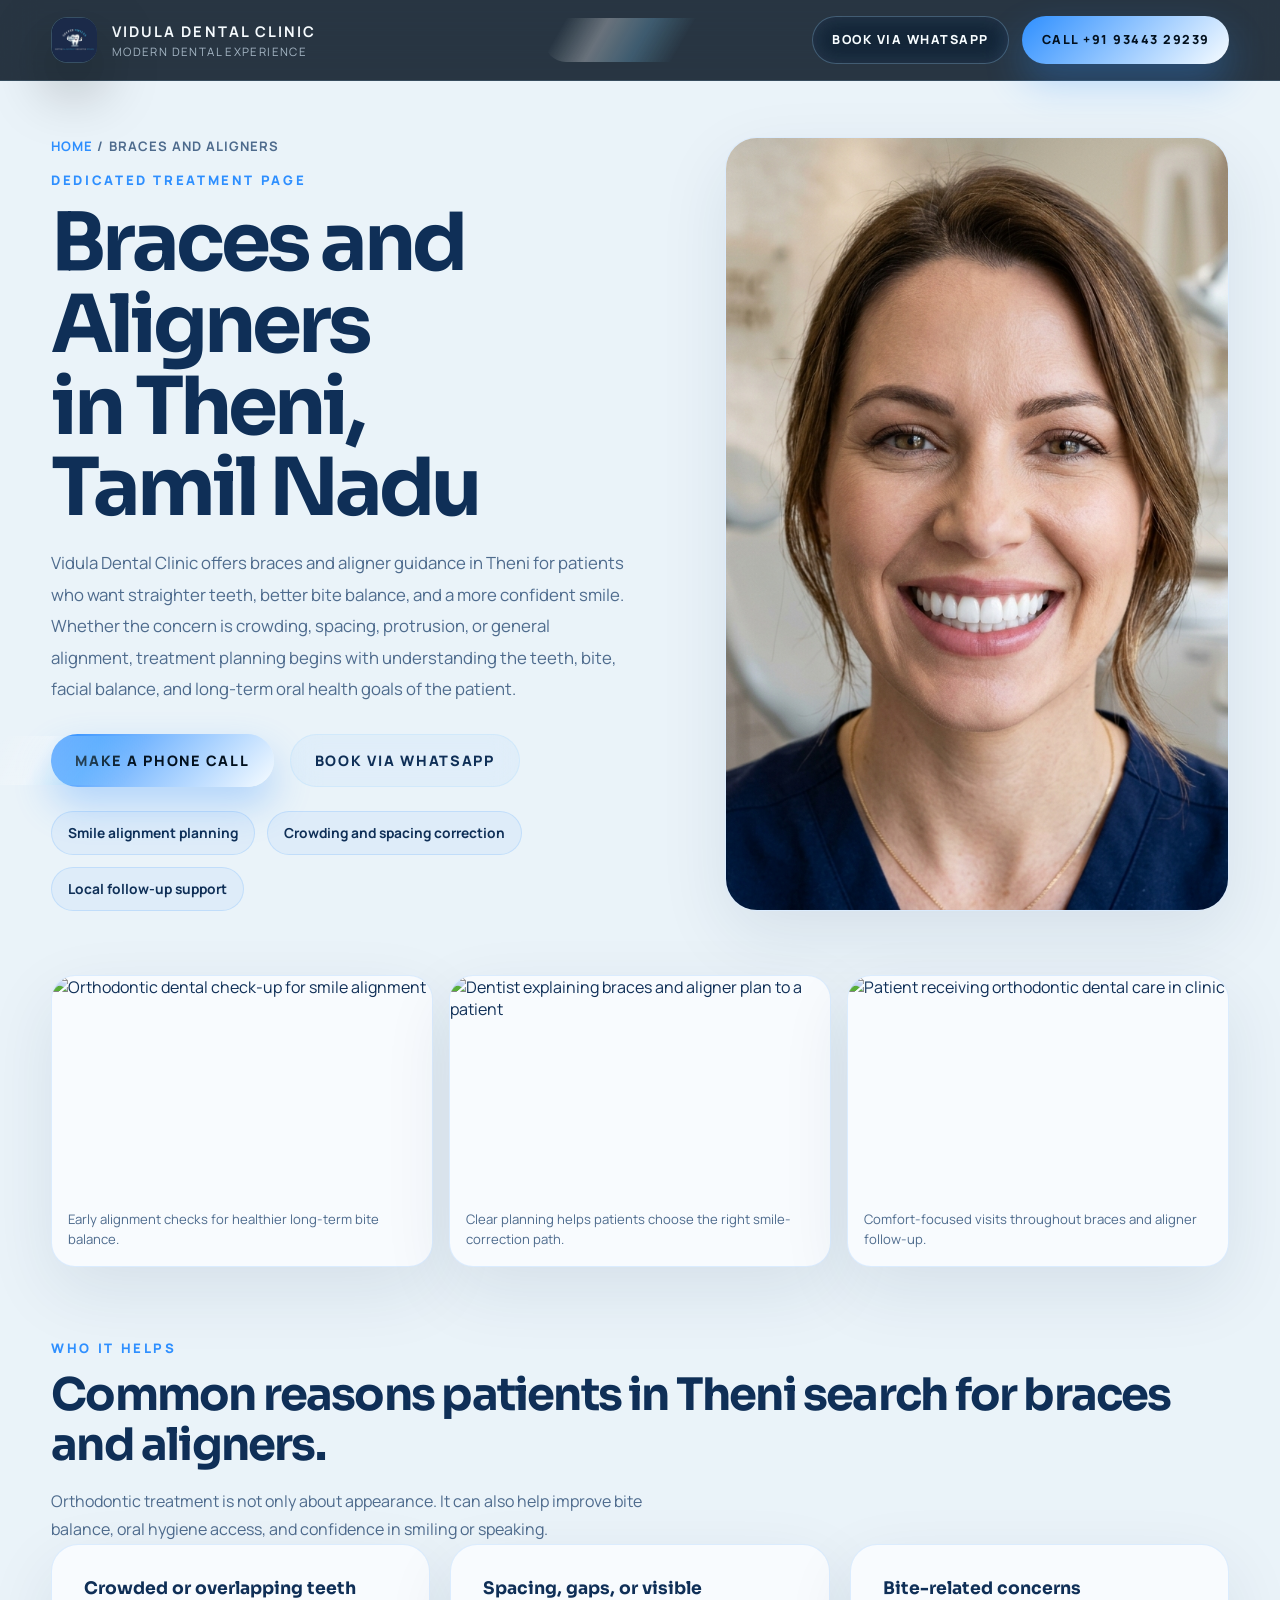
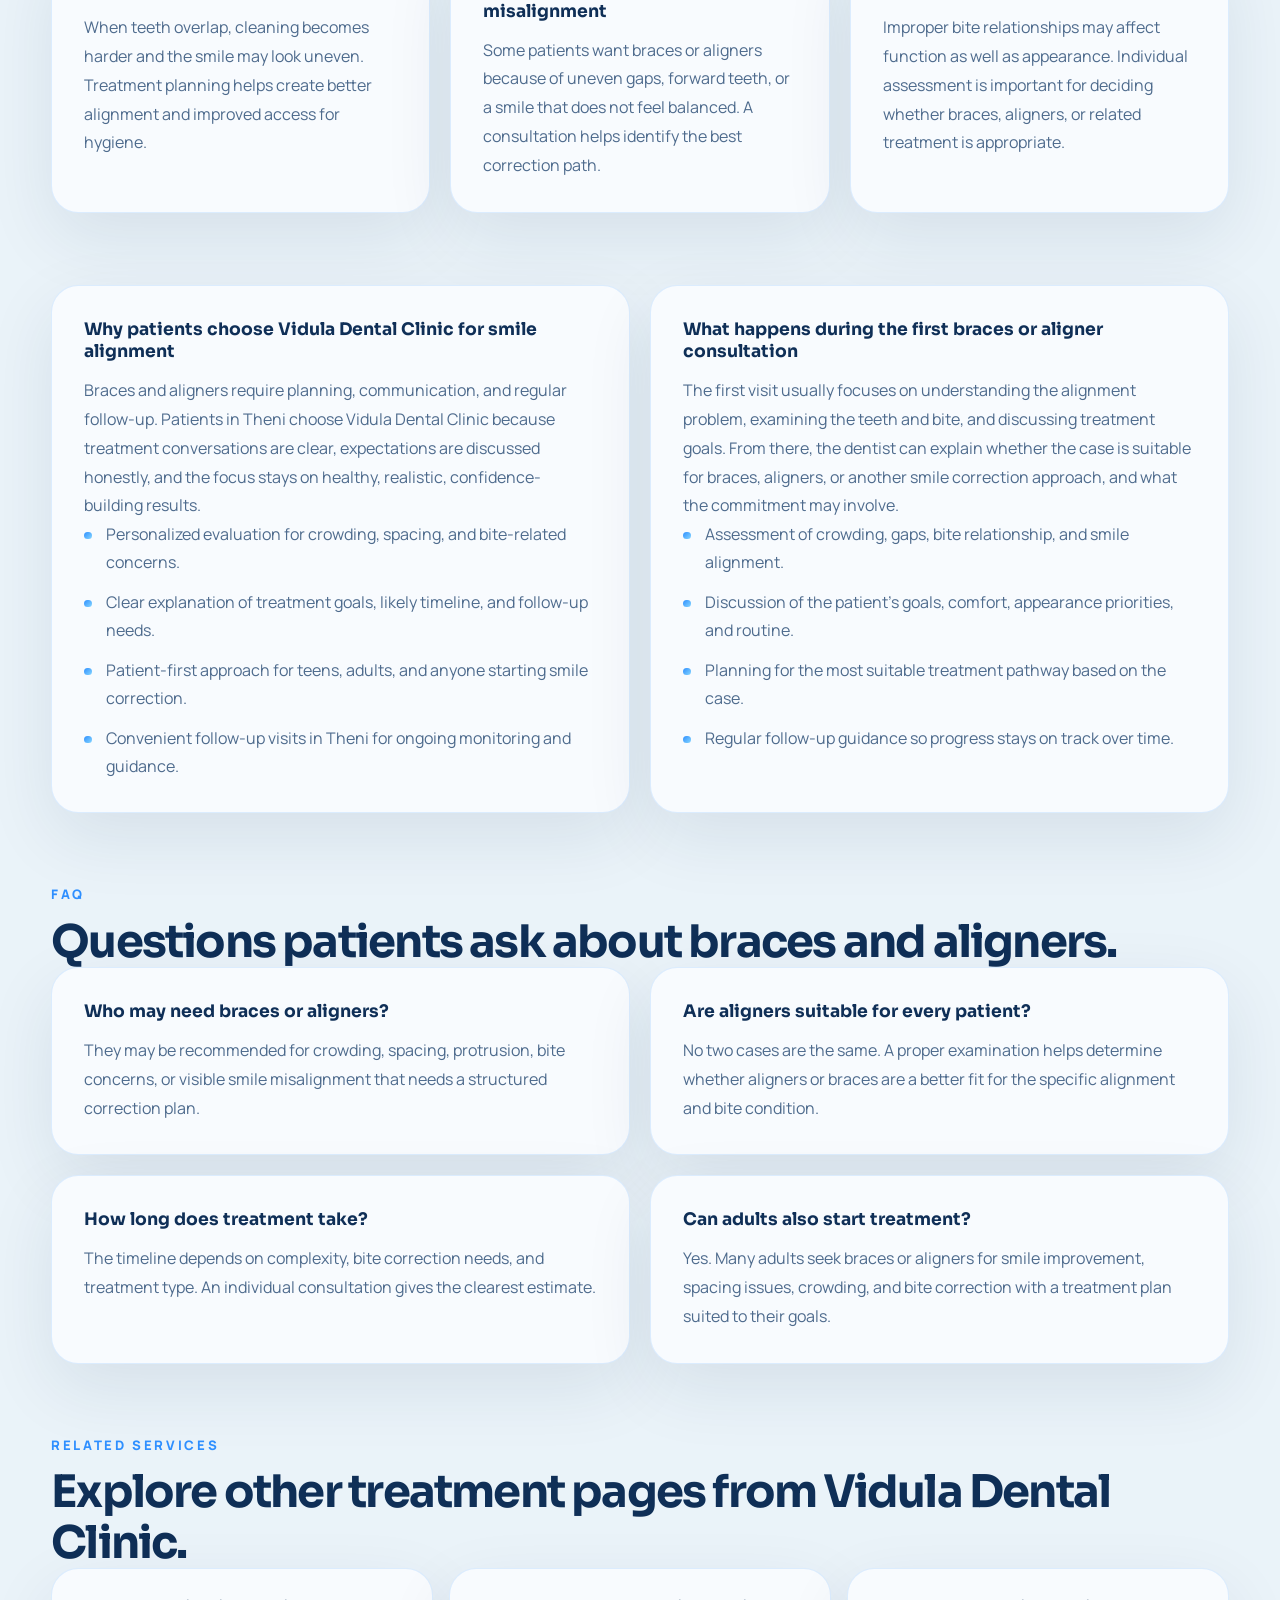
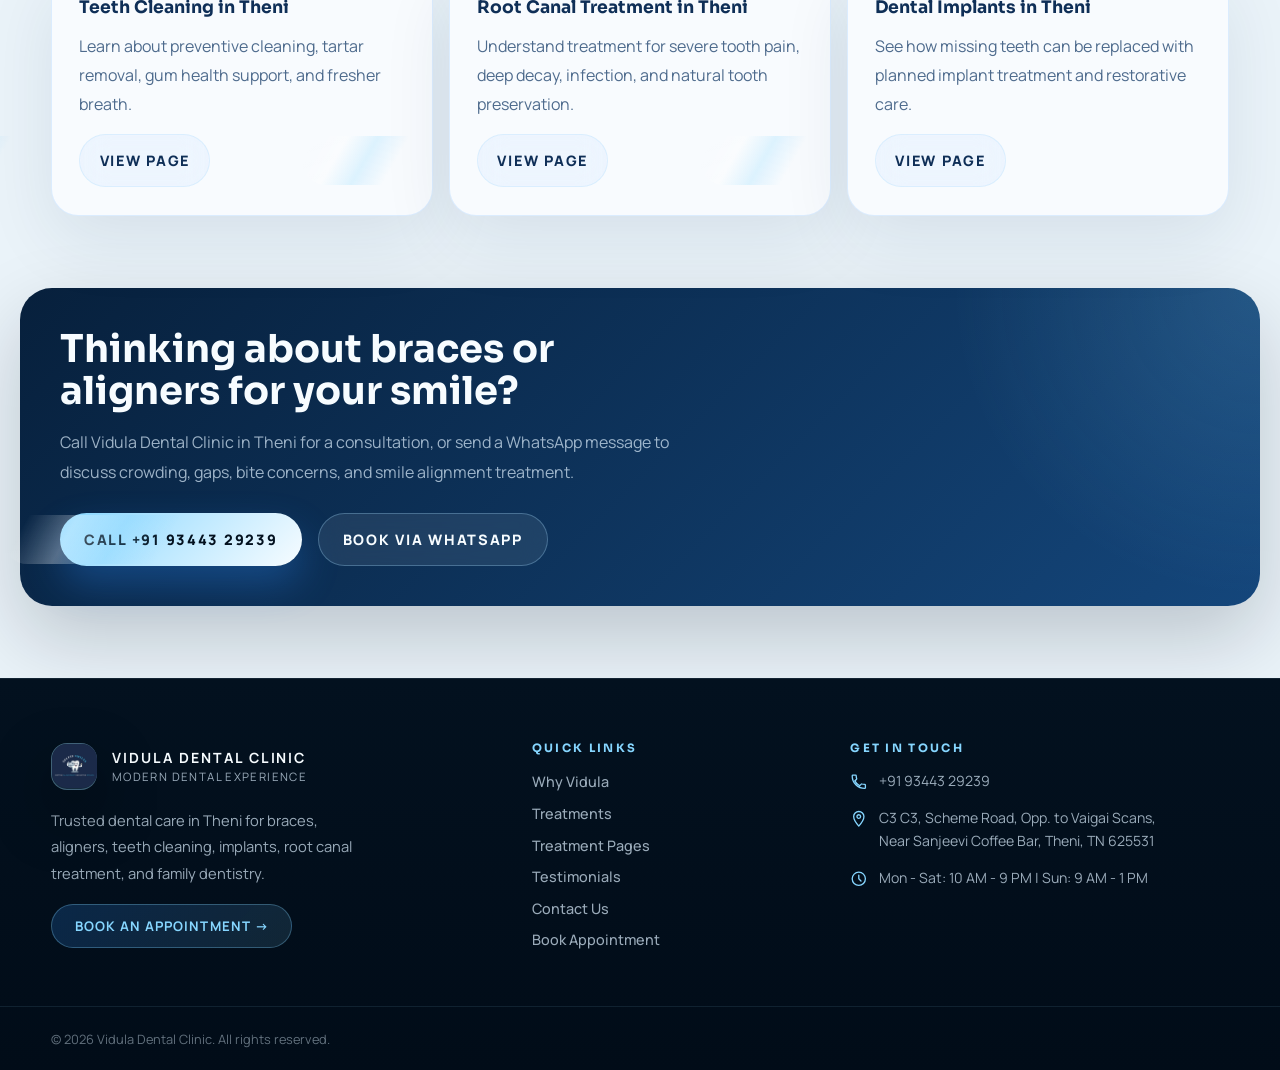
==== commit ee624bf6: "Update admin build with new tracker link" ====
--- a/braces-and-aligners-theni.html
+++ b/braces-and-aligners-theni.html
@@ -18,7 +18,8 @@
     property="og:description"
     content="Braces and aligners in Theni for crowded teeth, gaps, bite correction, smile alignment, and personalized orthodontic planning."
   >
-  <meta property="og:image" content="cosmetic-dentistry.png">
+  <meta property="og:url" content="https://nitheeshp19.github.io/viduladentalclinic/braces-and-aligners-theni.html">
+  <meta property="og:image" content="https://nitheeshp19.github.io/viduladentalclinic/cosmetic-dentistry.png">
   <meta property="og:image:alt" content="Braces and aligners consultation at Vidula Dental Clinic in Theni">
   <meta name="twitter:card" content="summary_large_image">
   <meta name="twitter:title" content="Braces and Aligners in Theni, Tamil Nadu | Vidula Dental Clinic">
@@ -26,7 +27,10 @@
     name="twitter:description"
     content="Braces and aligners in Theni for crowded teeth, gaps, bite correction, smile alignment, and personalized orthodontic planning."
   >
-  <meta name="twitter:image" content="cosmetic-dentistry.png">
+  <meta name="twitter:image" content="https://nitheeshp19.github.io/viduladentalclinic/cosmetic-dentistry.png">
+  <link rel="canonical" href="https://nitheeshp19.github.io/viduladentalclinic/braces-and-aligners-theni.html">
+  <link rel="alternate" hreflang="en-IN" href="https://nitheeshp19.github.io/viduladentalclinic/braces-and-aligners-theni.html">
+  <link rel="alternate" hreflang="x-default" href="https://nitheeshp19.github.io/viduladentalclinic/braces-and-aligners-theni.html">
   <link rel="preconnect" href="https://fonts.googleapis.com">
   <link rel="preconnect" href="https://fonts.gstatic.com" crossorigin>
   <link
@@ -46,13 +50,14 @@
           "@type": "Dentist",
           "@id": "#vidula-dental-clinic",
           "name": "Vidula Dental Clinic",
+          "url": "https://nitheeshp19.github.io/viduladentalclinic/",
           "telephone": "+91-93443-29239",
           "image": [
-            "vidulalogo.png",
-            "cosmetic-dentistry.png",
-            "IMG-20260329-WA0002.jpg"
+            "https://nitheeshp19.github.io/viduladentalclinic/vidulalogo.png",
+            "https://nitheeshp19.github.io/viduladentalclinic/cosmetic-dentistry.png",
+            "https://nitheeshp19.github.io/viduladentalclinic/dr-nilavarasi-vidula-dental-clinic.jpg"
           ],
-          "logo": "vidulalogo.png",
+          "logo": "https://nitheeshp19.github.io/viduladentalclinic/vidulalogo.png",
           "address": {
             "@type": "PostalAddress",
             "streetAddress": "C3 C3, Scheme Road, Opp. to Vaigai Scans, Near Sanjeevi Coffee Bar",
@@ -74,7 +79,8 @@
             "@type": "City",
             "name": "Theni"
           },
-          "image": "cosmetic-dentistry.png"
+          "url": "https://nitheeshp19.github.io/viduladentalclinic/braces-and-aligners-theni.html",
+          "image": "https://nitheeshp19.github.io/viduladentalclinic/cosmetic-dentistry.png"
         },
         {
           "@type": "BreadcrumbList",
@@ -83,13 +89,13 @@
               "@type": "ListItem",
               "position": 1,
               "name": "Home",
-              "item": "index.html"
+              "item": "https://nitheeshp19.github.io/viduladentalclinic/"
             },
             {
               "@type": "ListItem",
               "position": 2,
               "name": "Braces and Aligners in Theni",
-              "item": "braces-and-aligners-theni.html"
+              "item": "https://nitheeshp19.github.io/viduladentalclinic/braces-and-aligners-theni.html"
             }
           ]
         },
@@ -198,6 +204,23 @@
       </div>
     </section>
 
+    <section class="service-section service-stock-showcase">
+      <div class="service-stock-grid">
+        <figure class="service-stock-card">
+          <img src="https://images.pexels.com/photos/6502556/pexels-photo-6502556.jpeg?auto=compress&amp;cs=tinysrgb&amp;w=1200" alt="Orthodontic dental check-up for smile alignment" loading="lazy" decoding="async">
+          <figcaption>Early alignment checks for healthier long-term bite balance.</figcaption>
+        </figure>
+        <figure class="service-stock-card">
+          <img src="https://images.pexels.com/photos/5355703/pexels-photo-5355703.jpeg?auto=compress&amp;cs=tinysrgb&amp;w=1200" alt="Dentist explaining braces and aligner plan to a patient" loading="lazy" decoding="async">
+          <figcaption>Clear planning helps patients choose the right smile-correction path.</figcaption>
+        </figure>
+        <figure class="service-stock-card">
+          <img src="https://images.pexels.com/photos/4270379/pexels-photo-4270379.jpeg?auto=compress&amp;cs=tinysrgb&amp;w=1200" alt="Patient receiving orthodontic dental care in clinic" loading="lazy" decoding="async">
+          <figcaption>Comfort-focused visits throughout braces and aligner follow-up.</figcaption>
+        </figure>
+      </div>
+    </section>
+
     <section class="service-section">
       <div class="section-copy">
         <p class="section-label">Who It Helps</p>
--- a/styles.css
+++ b/styles.css
@@ -1,3 +1,9 @@
+@property --slider-pos {
+  syntax: "<percentage>";
+  inherits: false;
+  initial-value: 50%;
+}
+
 :root {
   --bg: #03111f;
   --panel: rgba(8, 28, 52, 0.6);
@@ -7,14 +13,16 @@
   --soft: rgba(214, 232, 247, 0.72);
   --accent: #86d6ff;
   --accent-deep: #2e8fff;
-  --highlight: #ffffff;
+  --highlight: #f8fcff;
   --shadow: 0 24px 60px rgba(0, 0, 0, 0.38);
-  --surface: #ffffff;
-  --surface-soft: #f4f9ff;
+  --surface: #eaf3f9;
+  --surface-soft: #f4f9fd;
+  --surface-strong: #e2edf6;
+  --surface-elevated: #f8fbfe;
   --ink: #0f2f57;
   --ink-soft: #4e6b8d;
-  --line: rgba(46, 143, 255, 0.12);
-  --surface-shadow: 0 24px 70px rgba(13, 44, 83, 0.08);
+  --line: rgba(46, 143, 255, 0.14);
+  --surface-shadow: 0 24px 70px rgba(13, 44, 83, 0.09);
 }
 
 * {
@@ -514,8 +522,7 @@
   display: grid;
   gap: 2rem;
   padding: 4.5rem clamp(1.25rem, 4vw, 3.5rem) 5rem;
-  background:
-    linear-gradient(180deg, #ffffff 0%, #f7fbff 100%);
+  background: var(--surface-strong);
   color: var(--ink);
 }
 
@@ -564,7 +571,7 @@
   padding: 1.5rem;
   border: 1px solid var(--line);
   border-radius: 1.6rem;
-  background: linear-gradient(180deg, #ffffff 0%, #f5faff 100%);
+  background: var(--surface-elevated);
   box-shadow: var(--surface-shadow);
 }
 
@@ -574,7 +581,7 @@
 .booking-card {
   border: 1px solid var(--line);
   border-radius: 1.6rem;
-  background: linear-gradient(180deg, #ffffff 0%, var(--surface-soft) 100%);
+  background: var(--surface-elevated);
   box-shadow: var(--surface-shadow);
   padding: 2.5rem;
 }
@@ -607,7 +614,7 @@
   padding: 0.85rem 1.1rem;
   border-radius: 0.8rem;
   border: 1px solid rgba(46, 143, 255, 0.2);
-  background: #ffffff;
+  background: var(--surface-elevated);
   color: var(--ink);
   font-family: inherit;
   font-size: 1rem;
@@ -688,7 +695,7 @@
   width: min(400px, 100%);
   border: 1px solid var(--line);
   border-radius: 2rem;
-  background: #ffffff;
+  background: var(--surface-elevated);
   box-shadow: 0 24px 64px rgba(13, 44, 83, 0.1);
   overflow: hidden;
   transition: transform 300ms ease, box-shadow 300ms ease;
@@ -815,7 +822,7 @@
   grid-template-columns: 1fr 1fr;
   border: 1px solid var(--line);
   border-radius: 2rem;
-  background: linear-gradient(160deg, #ffffff 0%, #f4f9ff 100%);
+  background: var(--surface-elevated);
   box-shadow: var(--surface-shadow);
   overflow: hidden;
   transition: box-shadow 300ms ease, transform 300ms ease;
@@ -877,6 +884,7 @@
 .tc-img-slider .tc-ba-before {
   width: 100%;
   clip-path: polygon(0 0, var(--slider-pos) 0, var(--slider-pos) 100%, 0 100%);
+  animation: beforeAfterReveal 7s ease-in-out infinite;
   z-index: 2;
 }
 
@@ -914,6 +922,14 @@
   z-index: 4;
   transform: translateX(-50%);
   pointer-events: none;
+  animation: beforeAfterDivider 7s ease-in-out infinite;
+}
+
+.tc-img-slider:hover .tc-ba-before,
+.tc-img-slider:focus-within .tc-ba-before,
+.tc-img-slider:hover .tc-ba-slider-line,
+.tc-img-slider:focus-within .tc-ba-slider-line {
+  animation: none;
 }
 
 .tc-img-slider .tc-ba-slider-handle {
@@ -1125,10 +1141,32 @@
   to { transform: translateX(-50%); }
 }
 
+@keyframes beforeAfterReveal {
+  0%,
+  100% {
+    clip-path: polygon(0 0, 12% 0, 12% 100%, 0 100%);
+  }
+
+  50% {
+    clip-path: polygon(0 0, 88% 0, 88% 100%, 0 100%);
+  }
+}
+
+@keyframes beforeAfterDivider {
+  0%,
+  100% {
+    left: 12%;
+  }
+
+  50% {
+    left: 88%;
+  }
+}
+
 .review-card {
   width: 340px;
   flex-shrink: 0;
-  background: #ffffff;
+  background: var(--surface-elevated);
   border: 1px solid var(--line);
   box-shadow: var(--surface-shadow);
   border-radius: 16px;
@@ -1249,6 +1287,7 @@
   overflow: hidden;
   border: 1px solid var(--line);
   border-radius: 1.6rem;
+  background: var(--surface-elevated);
   box-shadow: var(--surface-shadow);
   line-height: 0;         /* removes gap below iframe */
 }
@@ -1293,7 +1332,7 @@
   padding: 2rem 1.6rem 1.8rem;
   border: 1px solid var(--line);
   border-radius: 1.8rem;
-  background: linear-gradient(160deg, #ffffff 0%, #f4f9ff 100%);
+  background: var(--surface-elevated);
   box-shadow: var(--surface-shadow);
   overflow: hidden;
   transition: transform 280ms ease, box-shadow 280ms ease;
@@ -1321,29 +1360,44 @@
   opacity: 1;
 }
 
-.why-icon-wrap {
-  display: flex;
-  align-items: center;
-  justify-content: center;
-  width: 3.4rem;
-  height: 3.4rem;
-  border-radius: 1.1rem;
+.why-card-media {
+  padding: 0;
+  gap: 0;
+}
+
+.why-media {
+  position: relative;
+  aspect-ratio: 16 / 10;
+  overflow: hidden;
   background: linear-gradient(135deg, rgba(46, 143, 255, 0.12), rgba(134, 214, 255, 0.18));
-  border: 1px solid rgba(46, 143, 255, 0.18);
-  color: var(--accent-deep);
-  flex-shrink: 0;
-  transition: background 280ms ease, box-shadow 280ms ease;
-}
-
-.why-card:hover .why-icon-wrap {
-  background: linear-gradient(135deg, rgba(46, 143, 255, 0.2), rgba(134, 214, 255, 0.3));
-  box-shadow: 0 8px 24px rgba(46, 143, 255, 0.18);
-}
-
-.why-icon {
-  width: 1.75rem;
-  height: 1.75rem;
-  flex-shrink: 0;
+}
+
+.why-media::after {
+  content: "";
+  position: absolute;
+  inset: 0;
+  background: linear-gradient(180deg, rgba(11, 27, 45, 0) 40%, rgba(11, 27, 45, 0.18) 100%);
+  pointer-events: none;
+}
+
+.why-media img {
+  display: block;
+  width: 100%;
+  height: 100%;
+  object-fit: cover;
+  transition: transform 320ms ease;
+}
+
+.why-card-media:hover .why-media img {
+  transform: scale(1.05);
+}
+
+.why-card-body {
+  display: flex;
+  flex-direction: column;
+  gap: 0.85rem;
+  padding: 1.35rem 1.6rem 1.8rem;
+  flex: 1;
 }
 
 .why-card h3 {
@@ -1484,18 +1538,20 @@
   }
 
   .site-menu {
-    position: static;
+    position: relative;
     grid-column: 2;
     grid-row: 2;
+    justify-self: end;
   }
 
   .site-menu[open] {
     grid-column: 1 / -1;
+    grid-row: 3;
     width: 100%;
   }
 
   .site-menu[open] .menu-toggle {
-    margin-left: auto;
+    justify-self: end;
   }
 
   .header-cta {
@@ -1507,10 +1563,8 @@
 
   .site-nav {
     position: static;
-    top: auto;
-    right: auto;
-    width: min(100%, calc(100vw - 2rem));
-    margin-top: 0.85rem;
+    width: 100%;
+    margin-top: 0.7rem;
     border-radius: 1.35rem;
   }
 
@@ -1957,3 +2011,167 @@
     transform: translateX(calc(-50% - 1rem)); /* Shifts by exactly half the content plus half a gap to perfectly loop */
   }
 }
+
+/* Claymorphism FAQ slider */
+.faq-section {
+  padding-top: clamp(3.8rem, 7vw, 6rem);
+}
+
+.faq-section .section-copy h2 {
+  font-size: clamp(2rem, 4.5vw, 3.4rem);
+  line-height: 1.16;
+  max-width: 24ch;
+}
+
+.faq-slider-shell {
+  position: relative;
+  margin-top: 2rem;
+  border-radius: 2.2rem;
+  padding: 1.2rem 0;
+  overflow: hidden;
+  background: linear-gradient(145deg, #dceaf6 0%, #f6fbff 100%);
+  border: 1px solid rgba(112, 163, 214, 0.2);
+  box-shadow:
+    inset 12px 12px 24px rgba(170, 196, 221, 0.32),
+    inset -12px -12px 24px rgba(255, 255, 255, 0.82),
+    0 28px 70px rgba(13, 44, 83, 0.12);
+}
+
+.faq-slider-shell::before,
+.faq-slider-shell::after {
+  content: "";
+  position: absolute;
+  top: 0;
+  bottom: 0;
+  width: 6rem;
+  z-index: 3;
+  pointer-events: none;
+}
+
+.faq-slider-shell::before {
+  left: 0;
+  background: linear-gradient(90deg, rgba(235, 245, 253, 0.96) 0%, rgba(235, 245, 253, 0) 100%);
+}
+
+.faq-slider-shell::after {
+  right: 0;
+  background: linear-gradient(270deg, rgba(235, 245, 253, 0.96) 0%, rgba(235, 245, 253, 0) 100%);
+}
+
+.faq-slider-rail {
+  display: flex;
+  width: max-content;
+  gap: 1.4rem;
+  animation: faqClaySlide 58s linear infinite;
+  will-change: transform;
+}
+
+.faq-slider-shell:hover .faq-slider-rail,
+.faq-slider-shell:focus-within .faq-slider-rail {
+  animation-play-state: paused;
+}
+
+.faq-slider-track {
+  display: flex;
+  gap: 1.4rem;
+  flex-shrink: 0;
+  padding-inline: 1.1rem;
+}
+
+.faq-card {
+  width: min(84vw, 460px);
+  min-height: 285px;
+  border-radius: 2rem;
+  padding: 2rem 1.85rem;
+  background:
+    radial-gradient(circle at 16% 14%, rgba(255, 255, 255, 0.95), rgba(255, 255, 255, 0.45) 36%, rgba(255, 255, 255, 0) 60%),
+    linear-gradient(150deg, #f6fbff 0%, #deecf8 100%);
+  border: 1px solid rgba(111, 163, 214, 0.22);
+  box-shadow:
+    14px 14px 30px rgba(148, 180, 210, 0.35),
+    -14px -14px 30px rgba(255, 255, 255, 0.94),
+    inset 1px 1px 0 rgba(255, 255, 255, 0.92),
+    inset -1px -1px 0 rgba(142, 177, 210, 0.22);
+  display: flex;
+  flex-direction: column;
+  justify-content: flex-start;
+  gap: 1rem;
+  transition: transform 300ms ease, box-shadow 300ms ease;
+}
+
+.faq-card:hover {
+  transform: translateY(-6px) scale(1.01);
+  box-shadow:
+    18px 18px 34px rgba(139, 173, 206, 0.38),
+    -16px -16px 30px rgba(255, 255, 255, 0.98),
+    inset 1px 1px 0 rgba(255, 255, 255, 0.95),
+    inset -1px -1px 0 rgba(125, 162, 197, 0.2);
+}
+
+.faq-card h3 {
+  margin: 0;
+  color: #10345f;
+  font-family: "Sora", sans-serif;
+  font-size: 1.34rem;
+  line-height: 1.32;
+}
+
+.faq-card p {
+  margin: 0;
+  color: #46678b;
+  font-size: 1.02rem;
+  line-height: 1.85;
+}
+
+@keyframes faqClaySlide {
+  from {
+    transform: translateX(0);
+  }
+
+  to {
+    transform: translateX(calc(-50% - 0.7rem));
+  }
+}
+
+@media (max-width: 900px) {
+  .faq-slider-shell {
+    padding: 0.5rem;
+    overflow-x: auto;
+    scroll-snap-type: x mandatory;
+  }
+
+  .faq-slider-shell::before,
+  .faq-slider-shell::after {
+    display: none;
+  }
+
+  .faq-slider-rail {
+    animation: none;
+    gap: 0.8rem;
+  }
+
+  .faq-slider-track[aria-hidden="true"] {
+    display: none;
+  }
+
+  .faq-slider-track {
+    gap: 0.8rem;
+    padding-inline: 0;
+  }
+
+  .faq-card {
+    width: min(88vw, 360px);
+    min-height: 265px;
+    padding: 1.6rem 1.35rem;
+    scroll-snap-align: start;
+  }
+
+  .faq-card h3 {
+    font-size: 1.16rem;
+  }
+
+.faq-card p {
+    font-size: 0.97rem;
+    line-height: 1.72;
+  }
+}
--- a/service-pages.css
+++ b/service-pages.css
@@ -3,7 +3,7 @@
 }
 
 .service-body {
-  background: linear-gradient(180deg, #eef5ff 0%, #ffffff 42%, #f6fbff 100%);
+  background: var(--surface);
   color: var(--ink);
 }
 
@@ -138,7 +138,7 @@
   overflow: hidden;
   border: 1px solid var(--line);
   border-radius: 2rem;
-  background: linear-gradient(180deg, #ffffff 0%, #eef7ff 100%);
+  background: var(--surface-elevated);
   box-shadow: var(--surface-shadow);
   min-height: 430px;
 }
@@ -148,6 +148,39 @@
   width: 100%;
   height: 100%;
   object-fit: cover;
+}
+
+.service-stock-showcase {
+  padding-top: 0.5rem;
+}
+
+.service-stock-grid {
+  display: grid;
+  grid-template-columns: repeat(3, minmax(0, 1fr));
+  gap: 1rem;
+}
+
+.service-stock-card {
+  margin: 0;
+  border: 1px solid var(--line);
+  border-radius: 1.5rem;
+  overflow: hidden;
+  background: var(--surface-elevated);
+  box-shadow: var(--surface-shadow);
+}
+
+.service-stock-card img {
+  display: block;
+  width: 100%;
+  height: 220px;
+  object-fit: cover;
+}
+
+.service-stock-card figcaption {
+  padding: 0.9rem 1rem 1rem;
+  color: var(--ink-soft);
+  font-size: 0.82rem;
+  line-height: 1.5;
 }
 
 .service-section {
@@ -168,7 +201,7 @@
 .service-related-card {
   border: 1px solid var(--line);
   border-radius: 1.7rem;
-  background: linear-gradient(180deg, #ffffff 0%, var(--surface-soft) 100%);
+  background: var(--surface-elevated);
   box-shadow: var(--surface-shadow);
 }
 
@@ -310,6 +343,10 @@
     grid-template-columns: repeat(2, minmax(0, 1fr));
   }
 
+  .service-stock-grid {
+    grid-template-columns: repeat(2, minmax(0, 1fr));
+  }
+
   .service-faq-grid,
   .service-related-grid {
     grid-template-columns: 1fr;
@@ -345,6 +382,10 @@
     grid-template-columns: 1fr;
   }
 
+  .service-stock-grid {
+    grid-template-columns: 1fr;
+  }
+
   .service-cta-band {
     width: min(1280px, calc(100% - 1.25rem));
     padding: 2rem 1.4rem;
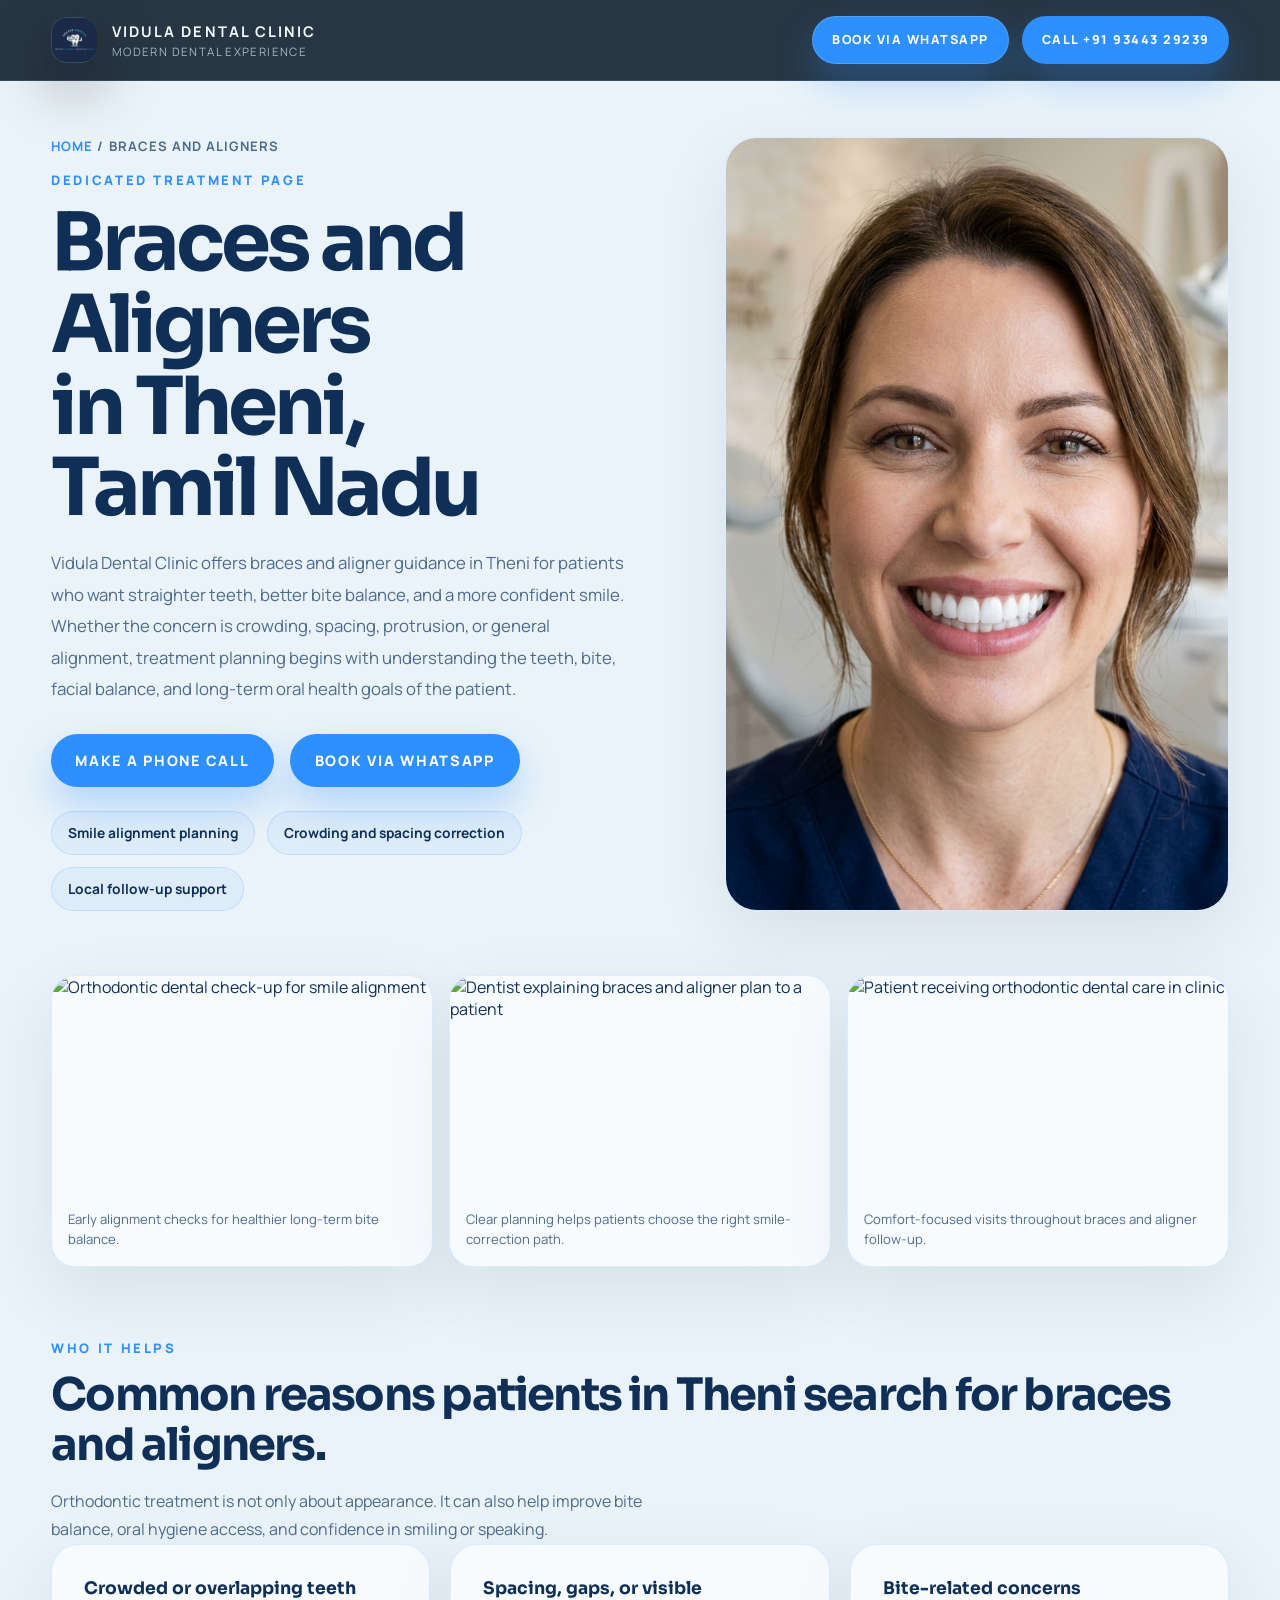
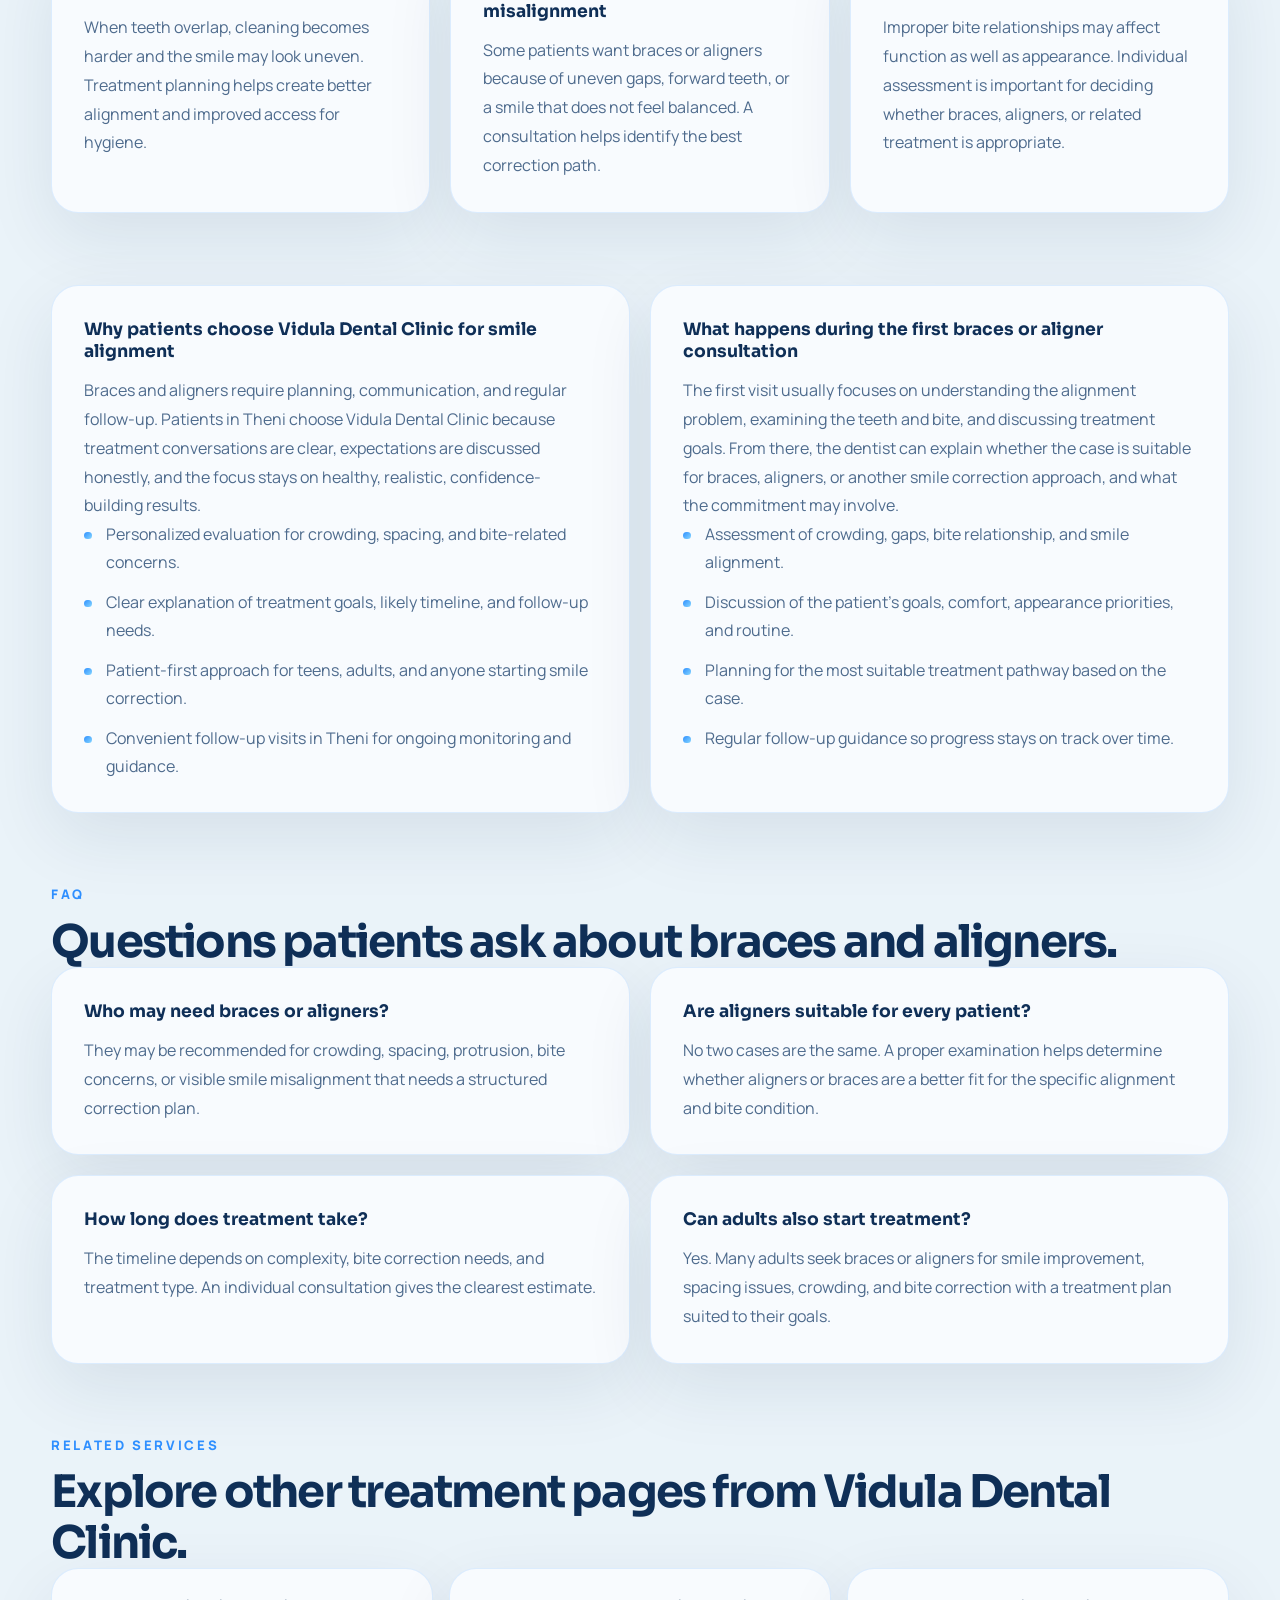
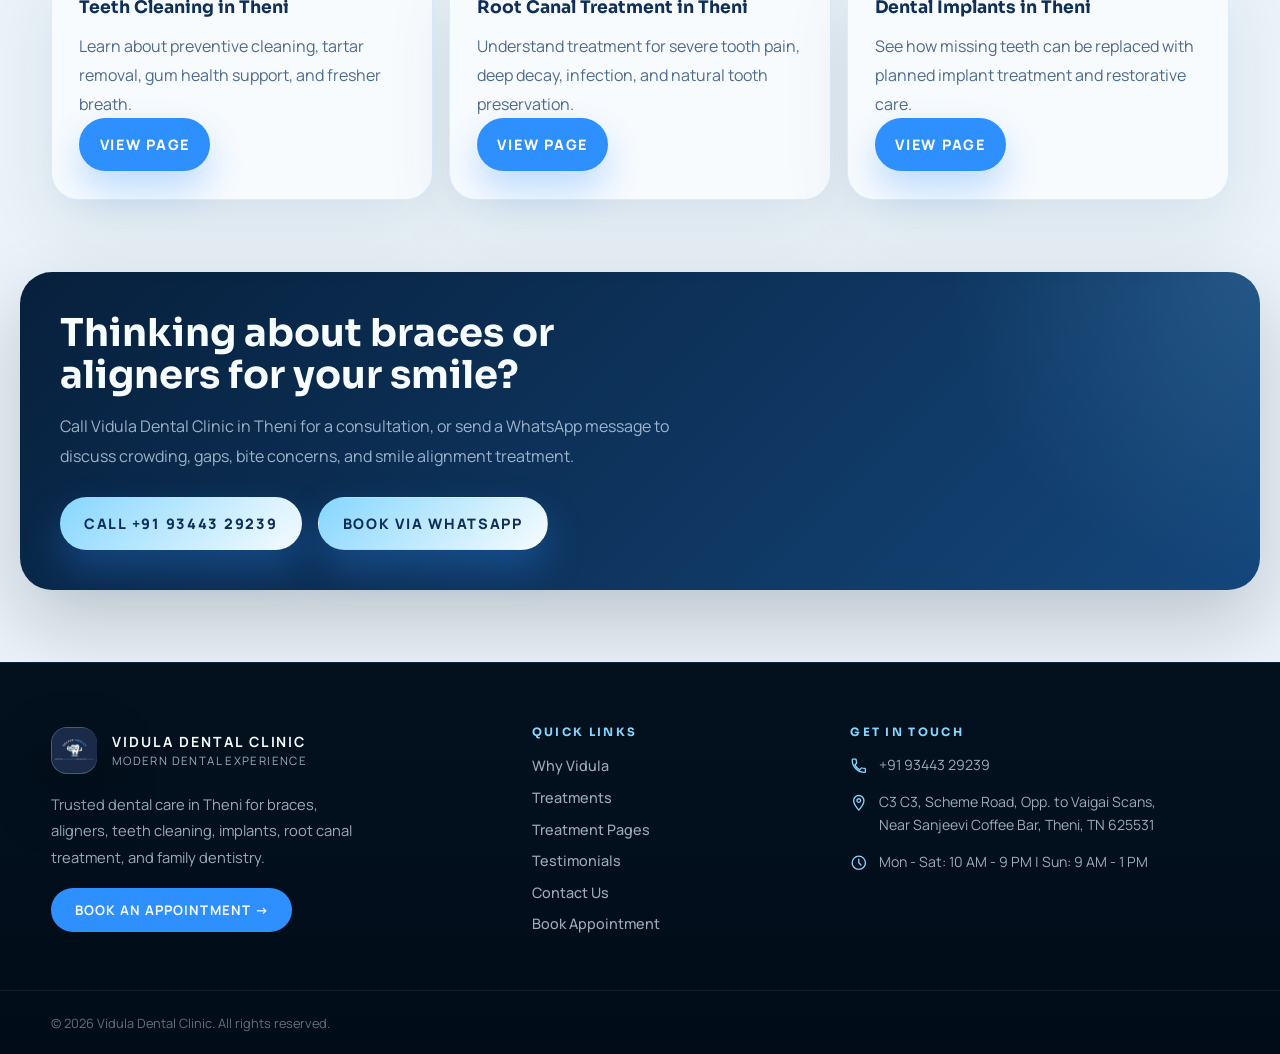
==== commit e558fdef: "updated file" ====
--- a/braces-and-aligners-theni.html
+++ b/braces-and-aligners-theni.html
@@ -18,8 +18,8 @@
     property="og:description"
     content="Braces and aligners in Theni for crowded teeth, gaps, bite correction, smile alignment, and personalized orthodontic planning."
   >
-  <meta property="og:url" content="https://nitheeshp19.github.io/viduladentalclinic/braces-and-aligners-theni.html">
-  <meta property="og:image" content="https://nitheeshp19.github.io/viduladentalclinic/cosmetic-dentistry.png">
+  <meta property="og:url" content="https://www.selfiesmilesviduladental.in/braces-and-aligners-theni.html">
+  <meta property="og:image" content="https://www.selfiesmilesviduladental.in/cosmetic-dentistry.png">
   <meta property="og:image:alt" content="Braces and aligners consultation at Vidula Dental Clinic in Theni">
   <meta name="twitter:card" content="summary_large_image">
   <meta name="twitter:title" content="Braces and Aligners in Theni, Tamil Nadu | Vidula Dental Clinic">
@@ -27,10 +27,10 @@
     name="twitter:description"
     content="Braces and aligners in Theni for crowded teeth, gaps, bite correction, smile alignment, and personalized orthodontic planning."
   >
-  <meta name="twitter:image" content="https://nitheeshp19.github.io/viduladentalclinic/cosmetic-dentistry.png">
-  <link rel="canonical" href="https://nitheeshp19.github.io/viduladentalclinic/braces-and-aligners-theni.html">
-  <link rel="alternate" hreflang="en-IN" href="https://nitheeshp19.github.io/viduladentalclinic/braces-and-aligners-theni.html">
-  <link rel="alternate" hreflang="x-default" href="https://nitheeshp19.github.io/viduladentalclinic/braces-and-aligners-theni.html">
+  <meta name="twitter:image" content="https://www.selfiesmilesviduladental.in/cosmetic-dentistry.png">
+  <link rel="canonical" href="https://www.selfiesmilesviduladental.in/braces-and-aligners-theni.html">
+  <link rel="alternate" hreflang="en-IN" href="https://www.selfiesmilesviduladental.in/braces-and-aligners-theni.html">
+  <link rel="alternate" hreflang="x-default" href="https://www.selfiesmilesviduladental.in/braces-and-aligners-theni.html">
   <link rel="preconnect" href="https://fonts.googleapis.com">
   <link rel="preconnect" href="https://fonts.gstatic.com" crossorigin>
   <link
@@ -50,14 +50,14 @@
           "@type": "Dentist",
           "@id": "#vidula-dental-clinic",
           "name": "Vidula Dental Clinic",
-          "url": "https://nitheeshp19.github.io/viduladentalclinic/",
+          "url": "https://www.selfiesmilesviduladental.in/",
           "telephone": "+91-93443-29239",
           "image": [
-            "https://nitheeshp19.github.io/viduladentalclinic/vidulalogo.png",
-            "https://nitheeshp19.github.io/viduladentalclinic/cosmetic-dentistry.png",
-            "https://nitheeshp19.github.io/viduladentalclinic/dr-nilavarasi-vidula-dental-clinic.jpg"
+            "https://www.selfiesmilesviduladental.in/vidulalogo.png",
+            "https://www.selfiesmilesviduladental.in/cosmetic-dentistry.png",
+            "https://www.selfiesmilesviduladental.in/dr-nilavarasi-vidula-dental-clinic.jpg"
           ],
-          "logo": "https://nitheeshp19.github.io/viduladentalclinic/vidulalogo.png",
+          "logo": "https://www.selfiesmilesviduladental.in/vidulalogo.png",
           "address": {
             "@type": "PostalAddress",
             "streetAddress": "C3 C3, Scheme Road, Opp. to Vaigai Scans, Near Sanjeevi Coffee Bar",
@@ -79,8 +79,8 @@
             "@type": "City",
             "name": "Theni"
           },
-          "url": "https://nitheeshp19.github.io/viduladentalclinic/braces-and-aligners-theni.html",
-          "image": "https://nitheeshp19.github.io/viduladentalclinic/cosmetic-dentistry.png"
+          "url": "https://www.selfiesmilesviduladental.in/braces-and-aligners-theni.html",
+          "image": "https://www.selfiesmilesviduladental.in/cosmetic-dentistry.png"
         },
         {
           "@type": "BreadcrumbList",
@@ -89,13 +89,13 @@
               "@type": "ListItem",
               "position": 1,
               "name": "Home",
-              "item": "https://nitheeshp19.github.io/viduladentalclinic/"
+              "item": "https://www.selfiesmilesviduladental.in/"
             },
             {
               "@type": "ListItem",
               "position": 2,
               "name": "Braces and Aligners in Theni",
-              "item": "https://nitheeshp19.github.io/viduladentalclinic/braces-and-aligners-theni.html"
+              "item": "https://www.selfiesmilesviduladental.in/braces-and-aligners-theni.html"
             }
           ]
         },
@@ -395,3 +395,4 @@
   </script>
 </body>
 </html>
+
--- a/styles.css
+++ b/styles.css
@@ -87,7 +87,6 @@
   mix-blend-mode: screen;
 }
 
-.site-header,
 .hero-content,
 .scroll-indicator,
 .experience {
@@ -96,6 +95,8 @@
 }
 
 .site-header {
+  position: relative;
+  z-index: 50;
   display: grid;
   grid-template-columns: minmax(0, 1fr) auto minmax(0, 1fr);
   align-items: center;
@@ -137,13 +138,32 @@
   width: 3.35rem;
   height: 3.35rem;
   padding: 0.9rem;
-  border: 1px solid rgba(165, 220, 255, 0.24);
+  border: 1px solid rgba(222, 243, 255, 0.26);
   border-radius: 1.1rem;
-  background: linear-gradient(135deg, rgba(98, 168, 255, 0.14), rgba(255, 255, 255, 0.08));
-  box-shadow: 0 14px 34px rgba(18, 63, 112, 0.16);
+  background:
+    linear-gradient(180deg, rgba(255, 255, 255, 0.18), rgba(255, 255, 255, 0.06)),
+    linear-gradient(135deg, rgba(116, 187, 255, 0.14), rgba(9, 32, 58, 0.18));
+  box-shadow:
+    inset 0 1px 0 rgba(255, 255, 255, 0.2),
+    inset 0 -1px 0 rgba(255, 255, 255, 0.04),
+    0 16px 34px rgba(18, 63, 112, 0.18);
   place-content: center;
   cursor: pointer;
-  backdrop-filter: blur(16px);
+  backdrop-filter: blur(18px) saturate(150%);
+  -webkit-backdrop-filter: blur(18px) saturate(150%);
+  transition: transform 220ms ease, border-color 220ms ease, box-shadow 220ms ease, background 220ms ease;
+}
+
+.menu-toggle:hover {
+  transform: translateY(-2px);
+  border-color: rgba(233, 248, 255, 0.34);
+  background:
+    linear-gradient(180deg, rgba(255, 255, 255, 0.22), rgba(255, 255, 255, 0.08)),
+    linear-gradient(135deg, rgba(132, 198, 255, 0.18), rgba(9, 32, 58, 0.2));
+  box-shadow:
+    inset 0 1px 0 rgba(255, 255, 255, 0.24),
+    inset 0 -1px 0 rgba(255, 255, 255, 0.04),
+    0 20px 40px rgba(18, 63, 112, 0.22);
 }
 
 .menu-toggle span {
@@ -257,26 +277,44 @@
 }
 
 .header-cta {
+  display: inline-flex;
+  align-items: center;
+  justify-content: center;
   justify-self: center;
-  padding: 0.95rem 1.25rem;
-  border: 1px solid rgba(165, 220, 255, 0.24);
+  width: min(100%, 21rem);
+  min-height: 3.35rem;
+  padding: 0.95rem 1.85rem;
+  border: 1px solid rgba(137, 194, 255, 0.24);
   border-radius: 999px;
-  background: linear-gradient(135deg, rgba(98, 168, 255, 0.22), rgba(255, 255, 255, 0.14));
-  backdrop-filter: blur(16px);
-  font-size: 0.85rem;
+  background:
+    linear-gradient(180deg, rgba(255, 255, 255, 0.08), rgba(255, 255, 255, 0.02)),
+    linear-gradient(180deg, rgba(46, 104, 168, 0.92), rgba(35, 86, 145, 0.94));
+  color: #ffffff;
+  font-size: 0.92rem;
   font-weight: 800;
   letter-spacing: 0.12em;
   white-space: nowrap;
   text-transform: uppercase;
-  box-shadow: 0 14px 34px rgba(18, 63, 112, 0.2);
+  box-shadow:
+    inset 0 1px 0 rgba(255, 255, 255, 0.16),
+    inset 0 -1px 0 rgba(255, 255, 255, 0.03),
+    0 18px 36px rgba(10, 35, 68, 0.28);
+  backdrop-filter: blur(18px) saturate(145%);
+  -webkit-backdrop-filter: blur(18px) saturate(145%);
   transition: transform 220ms ease, background 220ms ease, border-color 220ms ease, box-shadow 220ms ease;
 }
 
 .header-cta:hover {
   transform: translateY(-2px);
-  background: linear-gradient(135deg, rgba(134, 214, 255, 0.28), rgba(255, 255, 255, 0.18));
-  border-color: rgba(134, 214, 255, 0.48);
-  box-shadow: 0 18px 40px rgba(18, 63, 112, 0.26);
+  color: #ffffff;
+  background:
+    linear-gradient(180deg, rgba(255, 255, 255, 0.1), rgba(255, 255, 255, 0.03)),
+    linear-gradient(180deg, rgba(52, 114, 182, 0.96), rgba(39, 93, 156, 0.98));
+  border-color: rgba(154, 207, 255, 0.3);
+  box-shadow:
+    inset 0 1px 0 rgba(255, 255, 255, 0.18),
+    inset 0 -1px 0 rgba(255, 255, 255, 0.04),
+    0 20px 40px rgba(10, 35, 68, 0.32);
 }
 
 .hero-content {
@@ -357,33 +395,26 @@
 }
 
 .button-primary {
-  color: #03111f;
-  background: linear-gradient(135deg, var(--accent-deep), #f7fcff);
+  color: #f8fcff;
+  background: var(--accent-deep);
   box-shadow: 0 18px 38px rgba(46, 143, 255, 0.3);
 }
 
 .button-primary:hover {
+  background: #1f7fe8;
   box-shadow: 0 20px 48px rgba(46, 143, 255, 0.38);
 }
 
 .button-secondary {
-  border: 1px solid rgba(165, 220, 255, 0.28);
-  background: rgba(117, 174, 255, 0.08);
-  backdrop-filter: blur(14px);
-}
-
-.button-secondary::after {
-  content: "";
-  position: absolute;
-  inset: 1px;
-  border-radius: inherit;
-  background: linear-gradient(120deg, transparent 10%, rgba(255, 255, 255, 0.3), rgba(134, 214, 255, 0.24), transparent 70%);
-  transform: translateX(-140%);
-  transition: transform 420ms ease;
-}
-
-.button-secondary:hover::after {
-  transform: translateX(140%);
+  color: #f8fcff;
+  border: 1px solid transparent;
+  background: var(--accent-deep);
+  box-shadow: 0 18px 38px rgba(46, 143, 255, 0.3);
+}
+
+.button-secondary:hover {
+  background: #1f7fe8;
+  box-shadow: 0 20px 48px rgba(46, 143, 255, 0.38);
 }
 
 .wave-banner {
@@ -642,7 +673,7 @@
 
 .form-call {
   width: 100%;
-  color: #03111f;
+  color: #f8fcff;
   border: none;
   text-decoration: none;
 }
@@ -1232,6 +1263,29 @@
   height: 100%;
 }
 
+.contact-card-heading {
+  display: flex;
+  align-items: center;
+  gap: 0.9rem;
+}
+
+.contact-card-icon {
+  display: inline-flex;
+  align-items: center;
+  justify-content: center;
+  width: 2.9rem;
+  height: 2.9rem;
+  border-radius: 999px;
+  background: rgba(46, 143, 255, 0.1);
+  color: #2e8fff;
+  flex-shrink: 0;
+}
+
+.contact-card-icon svg {
+  width: 1.35rem;
+  height: 1.35rem;
+}
+
 /* Clinic hours list */
 .hours-list {
   margin: 0.2rem 0 0;
@@ -1527,10 +1581,10 @@
 
 @media (max-width: 640px) {
   .site-header {
-    align-items: flex-start;
-    grid-template-columns: 1fr auto;
+    align-items: center;
+    grid-template-columns: minmax(0, 1fr) auto;
     padding: 0.9rem;
-    row-gap: 0.9rem;
+    row-gap: 1.2rem;
   }
 
   .brand {
@@ -1538,33 +1592,31 @@
   }
 
   .site-menu {
-    position: relative;
+    position: static;
     grid-column: 2;
     grid-row: 2;
     justify-self: end;
   }
 
-  .site-menu[open] {
-    grid-column: 1 / -1;
-    grid-row: 3;
-    width: 100%;
-  }
-
-  .site-menu[open] .menu-toggle {
-    justify-self: end;
-  }
-
   .header-cta {
     grid-column: 1;
     grid-row: 2;
-    justify-self: start;
+    justify-self: stretch;
     text-align: center;
+    width: auto;
+    min-width: 0;
+    padding: 0.95rem 1rem;
+    font-size: 0.85rem;
+    white-space: normal;
+    line-height: 1.2;
   }
 
   .site-nav {
-    position: static;
+    position: absolute;
+    top: calc(100% + 0.8rem);
+    left: 0;
     width: 100%;
-    margin-top: 0.7rem;
+    margin-top: 0;
     border-radius: 1.35rem;
   }
 
@@ -1688,10 +1740,10 @@
   gap: 0.4rem;
   align-self: flex-start;
   padding: 0.75rem 1.4rem;
-  border: 1px solid rgba(134, 214, 255, 0.3);
+  border: 1px solid transparent;
   border-radius: 999px;
-  background: linear-gradient(135deg, rgba(46, 143, 255, 0.2), rgba(134, 214, 255, 0.12));
-  color: var(--accent);
+  background: var(--accent-deep);
+  color: #f8fcff;
   font-size: 0.83rem;
   font-weight: 700;
   letter-spacing: 0.08em;
@@ -1700,10 +1752,10 @@
 }
 
 .footer-cta:hover {
-  background: linear-gradient(135deg, rgba(46, 143, 255, 0.32), rgba(134, 214, 255, 0.22));
-  border-color: rgba(134, 214, 255, 0.55);
+  background: #1f7fe8;
+  border-color: transparent;
   transform: translateY(-2px);
-  box-shadow: 0 12px 30px rgba(46, 143, 255, 0.2);
+  box-shadow: 0 12px 30px rgba(46, 143, 255, 0.28);
 }
 
 /* Quick links column */
@@ -2012,9 +2064,22 @@
   }
 }
 
-/* Claymorphism FAQ slider */
+/* Premium FAQ slider */
 .faq-section {
+  position: relative;
   padding-top: clamp(3.8rem, 7vw, 6rem);
+}
+
+.faq-section::before {
+  content: "";
+  position: absolute;
+  inset: 5rem 0 auto;
+  height: 22rem;
+  background:
+    radial-gradient(circle at 12% 22%, rgba(84, 193, 255, 0.18), transparent 24%),
+    radial-gradient(circle at 82% 30%, rgba(61, 218, 180, 0.12), transparent 24%),
+    radial-gradient(circle at 50% 90%, rgba(46, 143, 255, 0.12), transparent 28%);
+  pointer-events: none;
 }
 
 .faq-section .section-copy h2 {
@@ -2025,44 +2090,52 @@
 
 .faq-slider-shell {
   position: relative;
-  margin-top: 2rem;
-  border-radius: 2.2rem;
-  padding: 1.2rem 0;
+  margin-top: 2.15rem;
+  border-radius: 2.6rem;
+  padding: 1.35rem 0 1.55rem;
   overflow: hidden;
-  background: linear-gradient(145deg, #dceaf6 0%, #f6fbff 100%);
-  border: 1px solid rgba(112, 163, 214, 0.2);
+  background:
+    linear-gradient(180deg, rgba(161, 227, 243, 0.22) 0%, rgba(30, 97, 179, 0.1) 12%, rgba(26, 84, 151, 0.08) 100%),
+    linear-gradient(135deg, #66b1d2 0%, #2f78bd 38%, #2257ad 62%, #4ca7aa 100%);
+  border: 1px solid rgba(179, 233, 255, 0.26);
   box-shadow:
-    inset 12px 12px 24px rgba(170, 196, 221, 0.32),
-    inset -12px -12px 24px rgba(255, 255, 255, 0.82),
-    0 28px 70px rgba(13, 44, 83, 0.12);
+    inset 0 1px 0 rgba(255, 255, 255, 0.32),
+    0 32px 80px rgba(17, 57, 110, 0.18);
 }
 
 .faq-slider-shell::before,
 .faq-slider-shell::after {
   content: "";
   position: absolute;
-  top: 0;
-  bottom: 0;
-  width: 6rem;
-  z-index: 3;
+  left: -4%;
+  right: -4%;
+  border-radius: 50%;
   pointer-events: none;
 }
 
 .faq-slider-shell::before {
-  left: 0;
-  background: linear-gradient(90deg, rgba(235, 245, 253, 0.96) 0%, rgba(235, 245, 253, 0) 100%);
+  top: -7.4rem;
+  height: 11rem;
+  background:
+    linear-gradient(180deg, rgba(255, 255, 255, 0.28), rgba(255, 255, 255, 0.08));
+  opacity: 0.85;
 }
 
 .faq-slider-shell::after {
-  right: 0;
-  background: linear-gradient(270deg, rgba(235, 245, 253, 0.96) 0%, rgba(235, 245, 253, 0) 100%);
+  bottom: -7rem;
+  height: 12rem;
+  background:
+    linear-gradient(180deg, rgba(255, 255, 255, 0.22), rgba(255, 255, 255, 0.08));
+  opacity: 0.56;
 }
 
 .faq-slider-rail {
+  position: relative;
+  z-index: 2;
   display: flex;
   width: max-content;
-  gap: 1.4rem;
-  animation: faqClaySlide 58s linear infinite;
+  gap: 1.25rem;
+  animation: faqPremiumSlide 54s linear infinite;
   will-change: transform;
 }
 
@@ -2073,105 +2146,120 @@
 
 .faq-slider-track {
   display: flex;
-  gap: 1.4rem;
+  gap: 1.25rem;
   flex-shrink: 0;
-  padding-inline: 1.1rem;
+  padding-inline: 1.25rem;
 }
 
 .faq-card {
-  width: min(84vw, 460px);
-  min-height: 285px;
+  position: relative;
+  width: min(82vw, 430px);
+  min-height: 290px;
   border-radius: 2rem;
-  padding: 2rem 1.85rem;
+  padding: 2rem 1.75rem;
   background:
-    radial-gradient(circle at 16% 14%, rgba(255, 255, 255, 0.95), rgba(255, 255, 255, 0.45) 36%, rgba(255, 255, 255, 0) 60%),
-    linear-gradient(150deg, #f6fbff 0%, #deecf8 100%);
-  border: 1px solid rgba(111, 163, 214, 0.22);
+    radial-gradient(circle at top left, rgba(255, 255, 255, 0.34), transparent 34%),
+    linear-gradient(180deg, rgba(255, 255, 255, 0.22), rgba(255, 255, 255, 0.11));
+  border: 1px solid rgba(255, 255, 255, 0.2);
   box-shadow:
-    14px 14px 30px rgba(148, 180, 210, 0.35),
-    -14px -14px 30px rgba(255, 255, 255, 0.94),
-    inset 1px 1px 0 rgba(255, 255, 255, 0.92),
-    inset -1px -1px 0 rgba(142, 177, 210, 0.22);
+    inset 0 1px 0 rgba(255, 255, 255, 0.18),
+    0 22px 44px rgba(10, 37, 78, 0.22);
+  backdrop-filter: blur(18px);
   display: flex;
   flex-direction: column;
-  justify-content: flex-start;
   gap: 1rem;
-  transition: transform 300ms ease, box-shadow 300ms ease;
+  transition: transform 320ms ease, box-shadow 320ms ease, background 320ms ease;
+}
+
+.faq-card::before {
+  content: "FAQ";
+  display: inline-flex;
+  align-items: center;
+  justify-content: center;
+  width: fit-content;
+  padding: 0.35rem 0.72rem;
+  border-radius: 999px;
+  background: rgba(255, 255, 255, 0.14);
+  color: rgba(250, 253, 255, 0.82);
+  font-size: 0.72rem;
+  font-weight: 800;
+  letter-spacing: 0.12em;
+  text-transform: uppercase;
 }
 
 .faq-card:hover {
-  transform: translateY(-6px) scale(1.01);
+  transform: translateY(-6px);
+  background:
+    radial-gradient(circle at top left, rgba(255, 255, 255, 0.4), transparent 36%),
+    linear-gradient(180deg, rgba(255, 255, 255, 0.26), rgba(255, 255, 255, 0.14));
   box-shadow:
-    18px 18px 34px rgba(139, 173, 206, 0.38),
-    -16px -16px 30px rgba(255, 255, 255, 0.98),
-    inset 1px 1px 0 rgba(255, 255, 255, 0.95),
-    inset -1px -1px 0 rgba(125, 162, 197, 0.2);
+    inset 0 1px 0 rgba(255, 255, 255, 0.22),
+    0 28px 56px rgba(9, 34, 72, 0.28);
 }
 
 .faq-card h3 {
   margin: 0;
-  color: #10345f;
+  color: #f8fcff;
   font-family: "Sora", sans-serif;
   font-size: 1.34rem;
-  line-height: 1.32;
+  line-height: 1.34;
 }
 
 .faq-card p {
   margin: 0;
-  color: #46678b;
-  font-size: 1.02rem;
-  line-height: 1.85;
-}
-
-@keyframes faqClaySlide {
+  color: rgba(239, 248, 255, 0.88);
+  font-size: 1rem;
+  line-height: 1.8;
+}
+
+@keyframes faqPremiumSlide {
   from {
     transform: translateX(0);
   }
 
   to {
-    transform: translateX(calc(-50% - 0.7rem));
+    transform: translateX(calc(-50% - 0.625rem));
   }
 }
 
 @media (max-width: 900px) {
   .faq-slider-shell {
-    padding: 0.5rem;
-    overflow-x: auto;
-    scroll-snap-type: x mandatory;
-  }
-
-  .faq-slider-shell::before,
+    border-radius: 2rem;
+    padding: 1rem 0 1.2rem;
+  }
+
+  .faq-slider-shell::before {
+    top: -5.6rem;
+    height: 8rem;
+  }
+
   .faq-slider-shell::after {
-    display: none;
+    bottom: -5.2rem;
+    height: 8.5rem;
   }
 
   .faq-slider-rail {
-    animation: none;
-    gap: 0.8rem;
-  }
-
-  .faq-slider-track[aria-hidden="true"] {
-    display: none;
+    gap: 0.9rem;
+    animation-duration: 40s;
   }
 
   .faq-slider-track {
-    gap: 0.8rem;
-    padding-inline: 0;
+    gap: 0.9rem;
+    padding-inline: 1rem;
   }
 
   .faq-card {
-    width: min(88vw, 360px);
-    min-height: 265px;
-    padding: 1.6rem 1.35rem;
-    scroll-snap-align: start;
+    width: min(84vw, 320px);
+    min-height: 250px;
+    padding: 1.5rem 1.2rem;
   }
 
   .faq-card h3 {
-    font-size: 1.16rem;
-  }
-
-.faq-card p {
-    font-size: 0.97rem;
-    line-height: 1.72;
-  }
-}
+    font-size: 1.08rem;
+  }
+
+  .faq-card p {
+    font-size: 0.93rem;
+    line-height: 1.68;
+  }
+}
--- a/service-pages.css
+++ b/service-pages.css
@@ -110,7 +110,7 @@
 }
 
 .service-actions .button-secondary {
-  color: var(--ink);
+  color: #ffffff;
 }
 
 .service-badges {
@@ -276,13 +276,18 @@
 }
 
 .service-related-card {
+  display: flex;
+  flex-direction: column;
+  align-items: flex-start;
   padding: 1.7rem;
+  height: 100%;
 }
 
 .service-related-card .button {
   min-width: 0;
-  margin-top: 1rem;
+  margin-top: auto;
   padding-inline: 1.2rem;
+  color: #ffffff;
 }
 
 .service-cta-band {
@@ -319,14 +324,11 @@
   margin-top: 1.6rem;
 }
 
-.service-cta-band .button-primary {
+.service-cta-band .button-primary,
+.service-cta-band .button-secondary {
+  color: var(--ink);
   background: linear-gradient(135deg, var(--accent), #f7fcff);
-}
-
-.service-cta-band .button-secondary {
-  color: var(--text);
-  border-color: rgba(165, 220, 255, 0.3);
-  background: rgba(255, 255, 255, 0.08);
+  border-color: transparent;
 }
 
 .service-page .site-footer {
